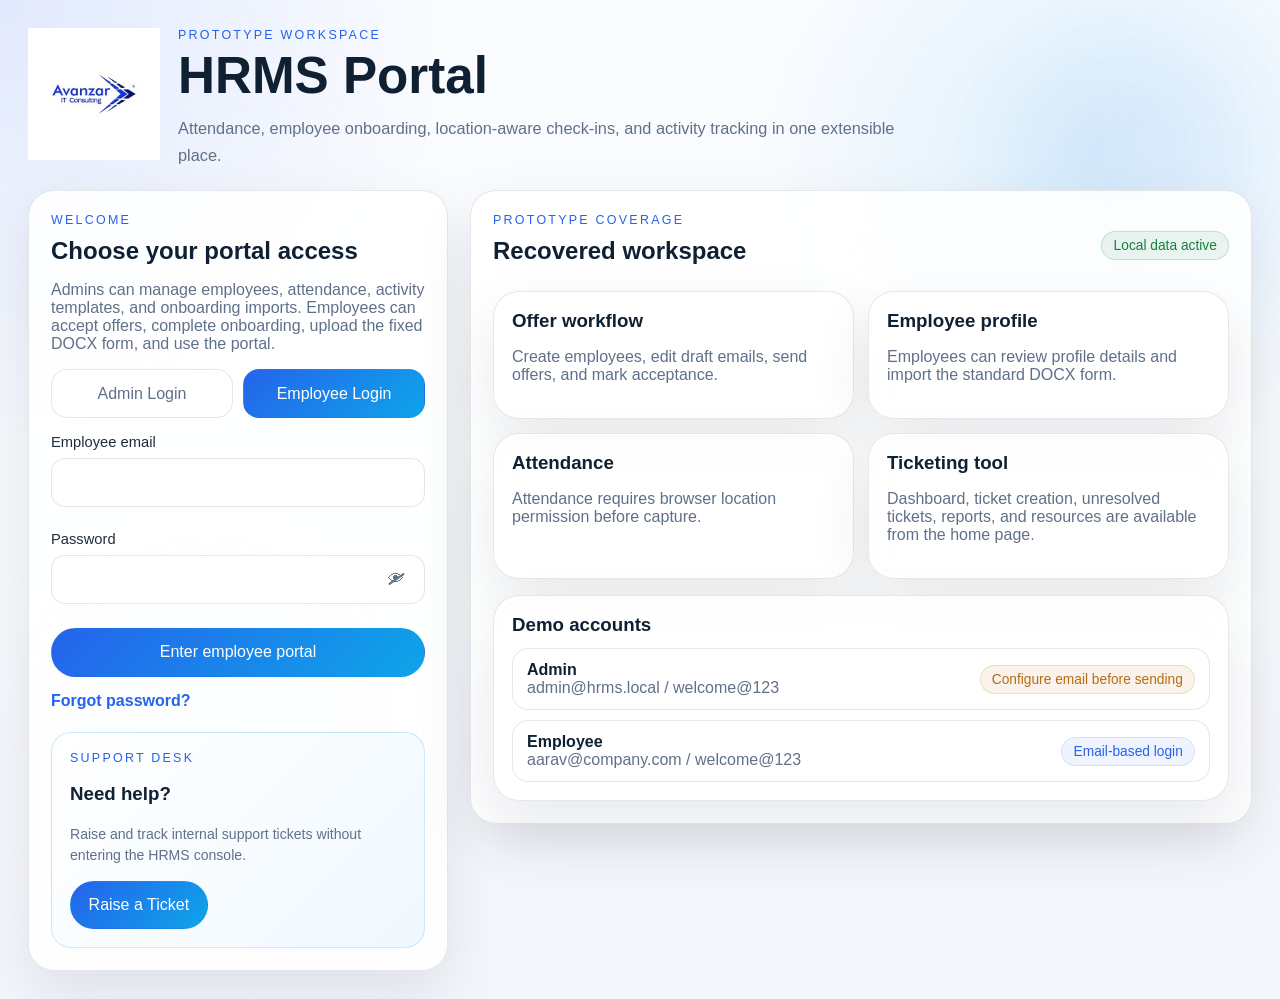
==== index.html @ cd03b6b6 "feat: improve employee profile save as draft logic, fix data loss, add admin draft view, and UI enha" ====
<!doctype html>
<html lang="en">
  <head>
    <meta charset="UTF-8" />
    <meta name="viewport" content="width=device-width, initial-scale=1.0" />
    <title>HRMS Portal Prototype</title>
    <meta
      name="description"
      content="A working HRMS portal prototype with role-based login, attendance, employee onboarding, and activity tracking."
    />
    <link rel="stylesheet" href="./styles.css?v=20260813-updates10" />
  </head>
  <body>
    <div class="bg-orb bg-orb-1"></div>
    <div class="bg-orb bg-orb-2"></div>
    <div class="app-shell">
      <header class="topbar">
        <div class="topbar-brand">
          <img class="topbar-logo" src="./avanzar-logo.png" alt="Avanzar IT Consulting" />
          <div>
            <p class="eyebrow">Prototype workspace</p>
            <h1>HRMS Portal</h1>
            <p class="lede">
              Attendance, employee onboarding, location-aware check-ins, and activity tracking
              in one extensible place.
            </p>
          </div>
        </div>
        <div class="topbar-actions">
          <button class="ghost-btn hidden" id="notificationBtn" type="button" aria-label="Notifications">
            <span class="notification-btn__icon">&#128276;</span>
            <span class="notification-btn__badge hidden" id="notificationBadge">0</span>
          </button>
          
          <button class="primary-btn" id="logoutBtn" type="button">Log out</button>
        </div>
      </header>

      <main id="app"></main>
    </div>
    <script type="module" src="./app.js?v=20260813-updates10"></script>
  </body>
</html>
---- styles.css ----
:root {
  --bg: #f5f7fb;
  --bg-soft: #eef3fb;
  --panel: rgba(255, 255, 255, 0.88);
  --panel-strong: #ffffff;
  --line: rgba(16, 24, 40, 0.1);
  --text: #102033;
  --muted: #607089;
  --accent: #2563eb;
  --accent-2: #0ea5e9;
  --danger: #cf3f5f;
  --warning: #b76b12;
  --success: #15803d;
  --shadow: 0 24px 60px rgba(15, 23, 42, 0.09);
  --radius-lg: 26px;
  --radius-md: 18px;
  --radius-sm: 12px;
  font-synthesis: none;
  text-rendering: optimizeLegibility;
  -webkit-font-smoothing: antialiased;
  -moz-osx-font-smoothing: grayscale;
}

* {
  box-sizing: border-box;
}

html,
body {
  margin: 0;
  min-height: 100%;
  overflow-x: hidden;
  max-width: 100vw;
  background:
    radial-gradient(circle at top left, rgba(37, 99, 235, 0.12), transparent 28%),
    radial-gradient(circle at 85% 15%, rgba(14, 165, 233, 0.12), transparent 24%),
    linear-gradient(180deg, #fbfcff 0%, #f3f6fb 100%);
  color: var(--text);
  font-family: "Trebuchet MS", "Segoe UI", "Gill Sans", sans-serif;
}

body {
  padding: 28px;
}

button,
input,
select,
textarea {
  font: inherit;
}

button {
  cursor: pointer;
}

.app-shell {
  position: relative;
  z-index: 1;
  max-width: 1380px;
  margin: 0 auto;
}

.bg-orb {
  position: fixed;
  border-radius: 999px;
  filter: blur(48px);
  opacity: 0.45;
  pointer-events: none;
}

.bg-orb-1 {
  width: 240px;
  height: 240px;
  right: 2%;
  top: 4%;
  background: rgba(37, 99, 235, 0.12);
}

.bg-orb-2 {
  width: 260px;
  height: 260px;
  left: 6%;
  bottom: 8%;
  background: rgba(14, 165, 233, 0.12);
}

.topbar {
  display: flex;
  justify-content: space-between;
  align-items: flex-start;
  gap: 24px;
  margin-bottom: 22px;
}

.topbar-brand {
  display: flex;
  align-items: flex-start;
  gap: 18px;
  min-width: 0;
}

.eyebrow {
  margin: 0 0 10px;
  letter-spacing: 0.18em;
  text-transform: uppercase;
  color: var(--accent);
  font-size: 0.78rem;
}

h1 {
  margin: 0;
  font-size: clamp(2rem, 4vw, 3.6rem);
  line-height: 0.95;
}

.lede {
  max-width: 760px;
  margin: 14px 0 0;
  color: var(--muted);
  font-size: 1.02rem;
  line-height: 1.65;
}

.topbar-actions {
  display: flex;
  flex-wrap: wrap;
  gap: 12px;
  align-items: center;
  justify-content: flex-end;
}

.topbar-logo {
  width: 132px;
  max-width: 100%;
  height: auto;
  object-fit: contain;
  mix-blend-mode: multiply;
}

.notification-btn__icon {
  width: 20px;
  height: 20px;
  display: inline-grid;
  place-items: center;
  color: #102033;
  font-size: 1rem;
  line-height: 1;
  filter: grayscale(1) saturate(0.55);
}

.notification-btn__label {
  display: none;
}

#notificationBtn {
  position: relative;
  min-width: 48px;
  width: 48px;
  height: 48px;
  padding: 0;
  gap: 0;
  justify-content: center;
  border-color: rgba(37, 99, 235, 0.16);
  background: rgba(255, 255, 255, 0.84);
}

.notification-btn__badge {
  position: absolute;
  top: -7px;
  right: -5px;
  min-width: 21px;
  height: 21px;
  padding: 0 6px;
  border-radius: 999px;
  background: linear-gradient(135deg, #2563eb, #1d4ed8);
  color: #ffffff;
  display: grid;
  place-items: center;
  font-size: 0.68rem;
  font-weight: 700;
  border: 2px solid #ffffff;
  box-shadow: 0 6px 14px rgba(37, 99, 235, 0.18);
}

.ghost-btn,
.primary-btn,
.secondary-btn,
.chip-btn,
.tab-btn,
.nav-btn,
.employee-row-btn {
  border: 1px solid var(--line);
  border-radius: 999px;
  padding: 0.9rem 1.1rem;
  color: var(--text);
  background: rgba(255, 255, 255, 0.9);
  transition:
    transform 140ms ease,
    background 140ms ease,
    border-color 140ms ease,
    box-shadow 140ms ease;
}

.ghost-btn:hover,
.primary-btn:hover,
.secondary-btn:hover,
.chip-btn:hover,
.tab-btn:hover,
.nav-btn:hover,
.employee-row-btn:hover {
  transform: translateY(-1px);
  border-color: rgba(37, 99, 235, 0.22);
  box-shadow: 0 10px 24px rgba(15, 23, 42, 0.06);
}

.primary-btn {
  color: white;
  background: linear-gradient(135deg, #2563eb, #0ea5e9);
  border-color: transparent;
}

.secondary-btn {
  background: #f4f8ff;
}

.link-btn {
  border: 0;
  background: transparent;
  color: var(--accent);
  padding: 0.35rem 0;
  font-weight: 700;
  text-align: left;
  box-shadow: none;
}

.link-btn:hover {
  transform: none;
  box-shadow: none;
  text-decoration: underline;
}

.auth-helper-btn {
  justify-self: start;
}
.chip-btn {
  padding: 0.6rem 0.9rem;
}

.login-layout {
  display: grid;
  grid-template-columns: minmax(320px, 420px) 1fr;
  gap: 22px;
  align-items: start;
}

.stack {
  display: grid;
  gap: 18px;
  min-width: 0;
  max-width: 100%;
}

.panel,
.card {
  border: 1px solid var(--line);
  background: var(--panel);
  backdrop-filter: blur(16px);
  box-shadow: var(--shadow);
  border-radius: var(--radius-lg);
  min-width: 0;
  max-width: 100%;
}

.panel {
  padding: 22px;
}

.panel h2,
.card h2,
.card h3,
.section-title {
  margin: 0 0 12px;
}

.muted {
  color: var(--muted);
}

.login-switch {
  display: grid;
  grid-template-columns: 1fr 1fr;
  gap: 10px;
  margin: 16px 0;
}

.tab-btn {
  border-radius: 16px;
  padding: 0.9rem;
  color: var(--muted);
}

.tab-btn.active {
  color: white;
  background: linear-gradient(135deg, #2563eb, #0ea5e9);
  border-color: transparent;
}

.field {
  display: grid;
  gap: 8px;
  margin-bottom: 14px;
}

.field label {
  color: #1f2c3f;
  font-size: 0.92rem;
}

.field input,
.field select,
.field textarea {
  width: 100%;
  border-radius: 14px;
  border: 1px solid var(--line);
  background: white;
  color: var(--text);
  padding: 0.9rem 1rem;
  outline: none;
}

.field textarea {
  min-height: 124px;
  resize: vertical;
}

.password-field-wrap {
  position: relative;
  width: 100%;
}

.password-field-wrap input {
  padding-right: 3.2rem;
}

.password-visibility-toggle {
  position: absolute;
  top: 50%;
  right: 12px;
  width: 34px;
  height: 34px;
  padding: 0;
  border: 0;
  border-radius: 999px;
  background: transparent;
  color: var(--muted);
  display: grid;
  place-items: center;
  transform: translateY(-50%);
  box-shadow: none;
  font-size: 1rem;
  line-height: 1;
}

.password-visibility-toggle::after {
  content: "";
  position: absolute;
  width: 19px;
  height: 2px;
  border-radius: 999px;
  background: currentColor;
  transform: rotate(-35deg);
}

.password-visibility-toggle.is-visible {
  color: var(--accent);
}

.password-visibility-toggle.is-visible::after {
  display: none;
}

.password-visibility-toggle:hover {
  transform: translateY(-50%);
  box-shadow: none;
  background: rgba(37, 99, 235, 0.08);
}

.helper {
  color: var(--muted);
  font-size: 0.88rem;
  line-height: 1.5;
}

.grid-2 {
  display: grid;
  grid-template-columns: repeat(2, minmax(0, 1fr));
  gap: 14px;
}

.grid-3 {
  display: grid;
  grid-template-columns: repeat(3, minmax(0, 1fr));
  gap: 14px;
}

.dashboard {
  display: grid;
  grid-template-columns: 260px minmax(0, 1fr);
  gap: 18px;
}

.sidebar {
  padding: 18px;
  position: sticky;
  top: 18px;
}

.sidebar nav {
  display: grid;
  gap: 10px;
  margin-top: 16px;
}

.nav-btn {
  position: relative;
  width: 100%;
  text-align: left;
  padding: 0.95rem 1rem;
  border-radius: 16px;
  background: #f8faff;
  color: var(--muted);
  display: flex;
  align-items: center;
  gap: 10px;
}

.nav-btn-label {
  min-width: 0;
  overflow: hidden;
  text-overflow: ellipsis;
  padding-right: 12px;
}

.nav-pending-badge {
  min-width: 24px;
  height: 24px;
  margin-left: auto;
  padding: 0 7px;
  border-radius: 999px;
  background: linear-gradient(135deg, #2563eb, #1d4ed8);
  color: #ffffff;
  display: grid;
  place-items: center;
  flex: 0 0 auto;
  font-size: 0.72rem;
  font-weight: 800;
  border: 2px solid #ffffff;
  box-shadow: 0 8px 18px rgba(37, 99, 235, 0.18);
}

.nav-btn.has-pending {
  border-color: rgba(37, 99, 235, 0.28);
  box-shadow: 0 12px 26px rgba(37, 99, 235, 0.1);
}

.external-nav-btn {
  display: flex;
  text-decoration: none;
}

.nav-btn.active {
  background: rgba(37, 99, 235, 0.1);
  color: var(--accent);
  border-color: rgba(37, 99, 235, 0.18);
}

.content {
  display: grid;
  gap: 18px;
}

.section-grid {
  display: grid;
  grid-template-columns: repeat(12, minmax(0, 1fr));
  gap: 18px;
}

.card {
  padding: 18px;
}

.employee-attendance-stat-btn {
  width: 100%;
  text-align: left;
  cursor: pointer;
}

.employee-attendance-stat-btn.active {
  border-color: rgba(37, 99, 235, 0.3);
  box-shadow: 0 0 0 2px rgba(37, 99, 235, 0.08);
}

.stat {
  grid-column: span 3;
}

.stat-value {
  font-size: 2rem;
  margin: 0;
}

.stat-label {
  color: var(--muted);
  margin: 8px 0 0;
}

.wide {
  grid-column: span 8;
}

.tall {
  grid-column: span 4;
}

.list {
  display: grid;
  gap: 12px;
}

.list-item,
.table-row {
  display: flex;
  justify-content: space-between;
  gap: 12px;
  align-items: center;
  border: 1px solid var(--line);
  background: rgba(255, 255, 255, 0.88);
  border-radius: 16px;
  padding: 12px 14px;
}

.employee-row-btn {
  width: 100%;
  text-align: left;
  padding: 0;
}

.employee-row-btn.active {
  border-color: rgba(37, 99, 235, 0.34);
  background: rgba(37, 99, 235, 0.07);
}

.employee-row-actions {
  justify-content: flex-end;
}

.employee-action-btn {
  appearance: none;
  cursor: pointer;
}

.employee-action-btn.is-active {
  box-shadow: inset 0 0 0 1px rgba(37, 99, 235, 0.24);
  transform: translateY(-1px);
}

.group-card {
  grid-column: span 6;
}

.group-kpi-grid {
  grid-template-columns: repeat(2, minmax(0, 1fr));
  margin-bottom: 14px;
}

.group-members-list {
  display: grid;
  gap: 10px;
  margin-top: 14px;
}

.group-member-chip {
  display: flex;
  align-items: center;
  justify-content: space-between;
  gap: 12px;
  border: 1px solid var(--line);
  border-radius: 16px;
  background: rgba(255, 255, 255, 0.82);
  padding: 10px 12px;
}

.group-member-chip strong {
  display: block;
}

.group-icon-btn {
  padding: 0.55rem 0.8rem;
  white-space: normal;
}

.group-add-member-form,
.group-subgroup-form {
  border-top: 1px solid var(--line);
  padding-top: 14px;
}

.group-employee-picker {
  position: relative;
}

.group-employee-search {
  margin-bottom: 8px;
}

.group-employee-options {
  position: absolute;
  z-index: 30;
  top: calc(100% - 8px);
  left: 0;
  right: 0;
  display: grid;
  max-height: 190px;
  overflow-y: auto;
  border: 1px solid var(--line);
  border-radius: 14px;
  background: #ffffff;
  box-shadow: 0 16px 34px rgba(15, 23, 42, 0.12);
}

.group-employee-option {
  display: grid;
  gap: 3px;
  border: 0;
  border-radius: 0;
  background: #ffffff;
  padding: 0.82rem 1rem;
  text-align: left;
  color: var(--text);
}

.group-employee-option strong,
.group-employee-option span,
.group-employee-option small {
  display: block;
}

.group-employee-option span,
.group-employee-option small {
  color: var(--muted);
}

.group-employee-option:hover,
.group-employee-option:focus {
  background: rgba(37, 99, 235, 0.1);
  box-shadow: none;
  transform: none;
}

.group-search-empty {
  margin: 6px 0 0;
}

.table-row {
  align-items: start;
}

.table-row strong,
.list-item strong {
  display: block;
}

.stack {
  display: grid;
  gap: 10px;
}

.pill {
  display: inline-flex;
  align-items: center;
  gap: 6px;
  padding: 0.35rem 0.7rem;
  border-radius: 999px;
  background: rgba(37, 99, 235, 0.08);
  border: 1px solid rgba(37, 99, 235, 0.12);
  color: var(--accent);
  font-size: 0.86rem;
}

.pill.success {
  color: var(--success);
  border-color: rgba(21, 128, 61, 0.18);
  background: rgba(21, 128, 61, 0.08);
}

.pill.warning {
  color: var(--warning);
  border-color: rgba(183, 107, 18, 0.18);
  background: rgba(183, 107, 18, 0.08);
}

.pill.danger {
  color: var(--danger);
  border-color: rgba(207, 63, 95, 0.18);
  background: rgba(207, 63, 95, 0.08);
}

.actions {
  display: flex;
  flex-wrap: wrap;
  gap: 10px;
}

.attendance-claim-row {
  align-items: stretch;
  display: grid;
  grid-template-columns: minmax(0, 1fr) auto;
  column-gap: 18px;
}

.attendance-claim-details {
  display: grid;
  gap: 10px;
  min-width: 0;
}

.attendance-claim-summary {
  display: grid;
  gap: 4px;
  min-width: 0;
}

.attendance-claim-meta {
  min-width: 0;
}

.attendance-claim-reason {
  display: grid;
  gap: 6px;
}

.attendance-claim-reason-label {
  font-size: 0.84rem;
  font-weight: 700;
  letter-spacing: 0.08em;
  text-transform: uppercase;
  color: var(--ink);
}

.attendance-claim-actions {
  display: grid;
  gap: 12px;
  justify-items: end;
  align-content: start;
  min-width: 164px;
}

.attendance-claim-time-line,
.attendance-claim-decision-line {
  display: flex;
  gap: 8px;
  justify-content: flex-end;
  width: 100%;
}

.attendance-claim-btn {
  padding: 0.7rem 1rem;
  min-width: 88px;
}

.split {
  display: grid;
  grid-template-columns: minmax(0, 1.15fr) minmax(0, 0.85fr);
  gap: 16px;
}

.leave-wfh-even-split {
  grid-template-columns: repeat(2, minmax(0, 1fr));
}

.leave-wfh-date-input {
  cursor: pointer;
}

.leave-wfh-picker {
  margin-top: 10px;
  padding: 14px;
  border: 1px solid #bfdbfe;
  border-radius: 18px;
  background: #f8fbff;
  box-shadow: 0 16px 40px rgba(15, 23, 42, 0.08);
}

.leave-wfh-picker-header {
  display: flex;
  align-items: center;
  justify-content: space-between;
  gap: 8px;
  margin-bottom: 12px;
}

.secondary-btn.mini {
  min-width: auto;
  padding: 0.45rem 0.75rem;
  border-radius: 999px;
}

.leave-wfh-months {
  display: grid;
  grid-template-columns: repeat(4, minmax(0, 1fr));
  gap: 8px;
}

.leave-wfh-month,
.leave-wfh-picker-month-title {
  border: 1px solid var(--line);
  border-radius: 14px;
  background: #fff;
  padding: 0.8rem;
  color: var(--text);
  cursor: pointer;
  font-weight: 700;
}

.leave-wfh-picker-month-title {
  width: 100%;
  margin-bottom: 10px;
}

.leave-wfh-weekdays,
.leave-wfh-days {
  display: grid;
  grid-template-columns: repeat(7, minmax(0, 1fr));
  gap: 6px;
}

.leave-wfh-weekdays span {
  text-align: center;
  color: var(--muted);
  font-size: 0.75rem;
  font-weight: 800;
}

.leave-wfh-day {
  min-height: 54px;
  border: 1px solid var(--line);
  border-radius: 12px;
  background: #fff;
  color: var(--text);
  cursor: pointer;
  display: grid;
  place-items: center;
  gap: 2px;
  padding: 6px;
}

.leave-wfh-day.selected {
  border-color: #2563eb;
  background: #dbeafe;
  color: #1d4ed8;
}

.leave-wfh-day.locked {
  background: #f8fafc;
  color: #94a3b8;
  border-style: dashed;
  cursor: not-allowed;
}

.leave-wfh-day small {
  display: block;
  font-size: 0.62rem;
  line-height: 1.1;
}

.leave-wfh-day.is-empty {
  border: 0;
  background: transparent;
}
.empty-state {
  padding: 20px;
  border-radius: 18px;
  border: 1px dashed rgba(37, 99, 235, 0.18);
  color: var(--muted);
  background: rgba(255, 255, 255, 0.7);
}

.notice {
  border-left: 3px solid var(--accent);
  padding-left: 12px;
  color: var(--muted);
}

.section-header {
  display: flex;
  align-items: center;
  justify-content: space-between;
  gap: 14px;
  margin-bottom: 14px;
}

.kpi-grid {
  display: grid;
  gap: 12px;
  grid-template-columns: repeat(3, minmax(0, 1fr));
}

.kpi {
  border-radius: 18px;
  padding: 14px;
  background: rgba(255, 255, 255, 0.9);
  border: 1px solid var(--line);
}

.kpi p {
  margin: 0;
}

.kpi .value {
  font-size: 1.6rem;
  font-weight: 700;
  margin: 6px 0 4px;
}

.wfh-visual-grid {
  display: grid;
  grid-template-columns: repeat(2, minmax(0, 1fr));
  gap: 12px;
  margin: 4px 0 14px;
}

.wfh-chart-card {
  display: flex;
  align-items: center;
  gap: 12px;
  border: 1px solid var(--line);
  border-radius: 20px;
  padding: 12px;
  background: linear-gradient(135deg, #ffffff, #f7fbff);
}

.wfh-chart-card strong,
.wfh-chart-card span {
  display: block;
}

.wfh-donut {
  --value: 0;
  width: 76px;
  height: 76px;
  flex: 0 0 76px;
  border-radius: 999px;
  display: grid;
  place-items: center;
  background: conic-gradient(#2563eb calc(var(--value) * 1%), #e8eef8 0);
  position: relative;
}

.wfh-donut::after {
  content: "";
  position: absolute;
  inset: 10px;
  border-radius: inherit;
  background: #ffffff;
  box-shadow: inset 0 0 0 1px rgba(148, 163, 184, 0.16);
}

.wfh-donut span {
  position: relative;
  z-index: 1;
  font-weight: 800;
  color: var(--text);
}

.wfh-donut.success {
  background: conic-gradient(#16a34a calc(var(--value) * 1%), rgba(22, 163, 74, 0.2) 0);
}

.wfh-donut.danger {
  background: conic-gradient(#ef4444 calc(var(--value) * 1%), #e8eef8 0);
}

.wfh-balance-kpis {
  grid-template-columns: repeat(3, minmax(0, 1fr));
}

.subtle {
  font-size: 0.9rem;
  color: var(--muted);
}

.subtle-card {
  border: 1px solid var(--line);
  border-radius: 20px;
  padding: 16px;
  background: #fbfcff;
  min-width: 0;
  max-width: 100%;
}

.policy-toggle {
  display: flex;
  align-items: center;
  gap: 12px;
  padding: 14px 16px;
  border: 1px solid var(--line);
  border-radius: 16px;
  background: #fbfcff;
}

.policy-toggle input {
  width: 18px;
  height: 18px;
  accent-color: #2563eb;
}

.policy-toggle span {
  display: grid;
  gap: 3px;
}

.policy-toggle small {
  color: var(--muted);
  line-height: 1.35;
}
.attendance-calendar {
  display: grid;
  gap: 14px;
}

.attendance-calendar-toolbar {
  display: flex;
  align-items: center;
  justify-content: space-between;
  gap: 12px;
}

.attendance-calendar-toolbar h3 {
  margin: 0;
  text-align: center;
}

.attendance-calendar-toolbar .helper {
  margin: 4px 0 0;
  text-align: center;
}

.attendance-calendar-nav {
  min-width: 108px;
}

.attendance-calendar-legend {
  display: flex;
  flex-wrap: wrap;
  align-items: center;
  gap: 8px 12px;
  color: var(--muted);
  font-size: 0.9rem;
}

.legend-dot {
  width: 12px;
  height: 12px;
  border-radius: 999px;
  display: inline-block;
  border: 1px solid var(--line);
}

.legend-dot.present { background: #dcfce7; border-color: #86efac; }
.legend-dot.missing { background: #fee2e2; border-color: #fca5a5; }
.legend-dot.wfh { background: #fef3c7; border-color: #facc15; }
.legend-dot.leave { background: #e0f2fe; border-color: #7dd3fc; }
.legend-dot.holiday { background: #ffedd5; border-color: #fdba74; }
.legend-dot.sunday { background: #ffffff; }

.attendance-calendar-grid {
  display: grid;
  grid-template-columns: repeat(7, minmax(0, 1fr));
  overflow: hidden;
  border: 1px solid var(--line);
  border-radius: 18px;
  background: #ffffff;
}

.attendance-calendar-weekday,
.attendance-calendar-cell {
  min-height: 86px;
  padding: 10px;
  border-right: 1px solid var(--line);
  border-bottom: 1px solid var(--line);
}

.attendance-calendar-weekday:nth-child(7n),
.attendance-calendar-cell:nth-child(7n) {
  border-right: 0;
}

.attendance-calendar-weekday {
  min-height: auto;
  background: #f8fbff;
  color: var(--muted);
  font-weight: 800;
  text-align: center;
}

.attendance-calendar-cell.is-empty {
  background: #fbfcff;
}

.attendance-calendar-cell.present { background: #dcfce7; }
.attendance-calendar-cell.missing { background: #fee2e2; }
.attendance-calendar-cell.wfh { background: #fef3c7; }
.attendance-calendar-cell.leave { background: #e0f2fe; }
.attendance-calendar-cell.holiday { background: #ffedd5; }
.attendance-calendar-cell.sunday { background: #ffffff; }

.attendance-calendar-day {
  font-weight: 800;
  color: var(--text);
}

.attendance-calendar-status {
  margin-top: 8px;
  font-weight: 800;
  font-size: 0.86rem;
}

.attendance-calendar-detail {
  margin-top: 4px;
  color: var(--muted);
  font-size: 0.78rem;
  line-height: 1.25;
}

.detail-grid {
  display: grid;
  gap: 14px;
  grid-template-columns: repeat(2, minmax(0, 1fr));
}

.hidden {
  display: none !important;
}

@media (max-width: 1100px) {
  .login-layout,
  .dashboard,
  .split,
  .grid-3,
  .grid-2,
  .kpi-grid,
  .detail-grid {
    grid-template-columns: 1fr;
  }

  .stat,
  .wide,
  .tall {
    grid-column: span 1;
  }

  .sidebar {
    position: static;
  }
}

@media (max-width: 720px) {
  body {
    padding: 14px;
  }

  .topbar {
    flex-direction: column;
  }

  .section-grid {
    grid-template-columns: 1fr;
  }
}

.template-preview {
  border: 1px solid var(--line);
  border-radius: 18px;
  padding: 16px;
  background: rgba(255, 255, 255, 0.92);
}

.message-preview {
  margin: 12px 0 0;
  white-space: pre-wrap;
  line-height: 1.55;
  color: var(--muted);
  font-family: "Consolas", "Courier New", monospace;
  font-size: 0.9rem;
}

.sheet-toolbar {
  margin-top: 14px;
  margin-bottom: 10px;
  align-items: center;
}

.sheet-wrap {
  overflow-x: auto;
  border: 1px solid var(--line);
  border-radius: 20px;
  background: rgba(255, 255, 255, 0.82);
}

.activity-sheet {
  width: 100%;
  border-collapse: collapse;
  min-width: 1800px;
}

.activity-sheet th,
.activity-sheet td {
  border-bottom: 1px solid rgba(16, 24, 40, 0.08);
  border-right: 1px solid rgba(16, 24, 40, 0.06);
  padding: 10px;
  vertical-align: top;
  text-align: left;
}

.activity-sheet th {
  position: sticky;
  top: 0;
  background: #f8fbff;
  color: var(--text);
  font-size: 0.88rem;
  z-index: 1;
}

.activity-sheet tr:last-child td {
  border-bottom: 0;
}

.activity-sheet th:last-child,
.activity-sheet td:last-child {
  border-right: 0;
}

.sheet-row-draft {
  background: rgba(255, 255, 255, 0.96);
}

.sheet-row-submitted {
  background: rgba(37, 99, 235, 0.03);
}

.sheet-row-stale td {
  border-top: 1px solid rgba(207, 63, 95, 0.4);
  border-bottom: 1px solid rgba(207, 63, 95, 0.4);
  background: linear-gradient(180deg, rgba(255, 244, 246, 0.95), rgba(255, 255, 255, 0.98));
}

.sheet-row-stale td:first-child {
  border-left: 4px solid var(--danger);
}

.activity-delete-btn {
  width: 36px;
  height: 36px;
  border: 1px solid rgba(207, 63, 95, 0.2);
  border-radius: 999px;
  background: rgba(207, 63, 95, 0.08);
  color: var(--danger);
  cursor: pointer;
}

.activity-delete-btn:hover {
  background: rgba(207, 63, 95, 0.14);
}

.sheet-input {
  width: 100%;
  min-width: 140px;
  border: 1px solid rgba(16, 24, 40, 0.1);
  border-radius: 10px;
  background: #ffffff;
  color: var(--text);
  padding: 0.65rem 0.75rem;
}

.sheet-area {
  min-height: 86px;
  resize: vertical;
}
.activity-group-client-picker {
  position: relative;
  min-width: 220px;
}

.activity-group-client-search {
  padding-left: 2.35rem;
}

.activity-group-client-toggle {
  position: absolute;
  z-index: 2;
  top: 50%;
  left: 8px;
  width: 24px;
  height: 24px;
  transform: translateY(-50%);
  border: 1px solid rgba(16, 24, 40, 0.14);
  border-radius: 6px;
  background: #f8fbff;
  color: var(--muted);
  cursor: pointer;
  line-height: 1;
}

.activity-group-client-toggle:hover,
.activity-group-client-toggle:focus-visible {
  border-color: rgba(37, 99, 235, 0.38);
  color: var(--primary);
  outline: none;
}

.activity-group-client-options {
  position: fixed;
  z-index: 1000;
  min-width: 220px;
  display: grid;
  gap: 4px;
  max-height: 220px;
  overflow-y: auto;
  padding: 6px;
  border: 1px solid rgba(16, 24, 40, 0.12);
  border-radius: 12px;
  background: #ffffff;
  box-shadow: 0 18px 42px rgba(16, 24, 40, 0.16);
}

.activity-group-client-option {
  width: 100%;
  border: 0;
  border-radius: 8px;
  background: transparent;
  color: var(--text);
  cursor: pointer;
  padding: 0.6rem 0.7rem;
  text-align: left;
}

.activity-group-client-option:hover,
.activity-group-client-option:focus-visible {
  background: #eef5ff;
  outline: none;
}

.activity-group-client-picker .group-search-empty {
  display: block;
  margin-top: 6px;
  color: var(--muted);
  font-size: 0.82rem;
}

.activity-admin-sheet-card {
  overflow: hidden;
}

.admin-activity-table-wrap {
  overflow-x: auto;
  overflow-y: visible;
  border: 1px solid var(--line);
  border-radius: 20px;
  background: #ffffff;
}

.admin-activity-table {
  width: max-content;
  min-width: 100%;
  border-collapse: collapse;
  table-layout: fixed;
}

.admin-activity-table th,
.admin-activity-table td {
  min-width: 140px;
  padding: 0.95rem 1rem;
  border-right: 1px solid var(--line);
  border-bottom: 1px solid var(--line);
  text-align: left;
  vertical-align: top;
  background: #ffffff;
}

.admin-activity-table thead th {
  background: #f8fbff;
  font-weight: 700;
  color: var(--text);
}

.admin-activity-table thead tr:first-child th {
  white-space: normal;
}

.attendance-report-table thead tr:first-child th {
  white-space: normal;
  line-height: 1.25;
}

.attendance-report-table th:nth-child(1),
.attendance-report-table td:nth-child(1) {
  min-width: 160px;
}

.attendance-report-table th:nth-child(4),
.attendance-report-table td:nth-child(4) {
  min-width: 132px;
}

.attendance-report-table th:nth-child(5),
.attendance-report-table td:nth-child(5) {
  min-width: 118px;
}


.admin-activity-filter-cell {
  padding: 0.7rem 0.85rem !important;
  background: #fdfefe !important;
}

.admin-activity-filter-cell input {
  width: 100%;
  min-width: 104px;
  border: 1px solid rgba(16, 24, 40, 0.12);
  border-radius: 10px;
  background: #ffffff;
  color: var(--text);
  padding: 0.55rem 0.7rem;
}

.admin-activity-table th:last-child,
.admin-activity-table td:last-child {
  border-right: 0;
}

.admin-activity-table tbody tr:last-child td {
  border-bottom: 0;
}

.sheet-static-cell {
  min-width: 104px;
  color: var(--text);
  line-height: 1.45;
  white-space: pre-wrap;
}

.sheet-slno,
.sheet-select-cell,
.sheet-timestamp {
  white-space: normal;
}

.sheet-footer {
  display: flex;
  justify-content: space-between;
  align-items: end;
  gap: 16px;
  margin-top: 16px;
}

.sheet-footer .helper {
  margin: 0;
  max-width: 780px;
}

@media (max-width: 1100px) {
  .sheet-footer {
    flex-direction: column;
    align-items: stretch;
  }
}


.sheet-scroll-shell {
  display: grid;
  gap: 8px;
}

.sheet-scrollbar {
  overflow-x: auto;
  overflow-y: hidden;
  height: 16px;
  border-radius: 999px;
  background: rgba(37, 99, 235, 0.08);
  border: 1px solid rgba(37, 99, 235, 0.12);
  scrollbar-gutter: stable;
}

.sheet-scrollbar-track {
  height: 1px;
}

.sheet-scrollbar::-webkit-scrollbar,
.sheet-wrap::-webkit-scrollbar {
  height: 14px;
}

.sheet-scrollbar::-webkit-scrollbar-track,
.sheet-wrap::-webkit-scrollbar-track {
  background: rgba(37, 99, 235, 0.08);
  border-radius: 999px;
}

.sheet-scrollbar::-webkit-scrollbar-thumb,
.sheet-wrap::-webkit-scrollbar-thumb {
  background: rgba(37, 99, 235, 0.35);
  border-radius: 999px;
  border: 2px solid rgba(255, 255, 255, 0.7);
}

.sheet-wrap {
  overflow-x: auto;
  overflow-y: visible;
  padding-bottom: 4px;
}

.sticky-col {
  position: sticky;
  z-index: 3;
  background: #fdfefe;
}

.activity-sheet td.sticky-col {
  background: #ffffff;
}

.sheet-row-submitted td.sticky-col {
  background: rgba(37, 99, 235, 0.03);
}

.activity-sheet th.sticky-col {
  z-index: 5;
  background: #f8fbff;
}

.sticky-col-select {
  left: 0;
  min-width: 92px;
  width: 92px;
}

.sticky-col-slno {
  left: 92px;
  min-width: 72px;
  width: 72px;
}

.sticky-col-date {
  left: 164px;
  min-width: 180px;
  width: 180px;
}

.activity-sheet td.sticky-col-select,
.activity-sheet td.sticky-col-slno,
.activity-sheet td.sticky-col-date {
  box-shadow: 1px 0 0 rgba(16, 24, 40, 0.06);
}




.activity-sheet {
  width: max-content;
  min-width: 1800px;
  table-layout: fixed;
}

.activity-sheet th,
.activity-sheet td {
  overflow: hidden;
  background-clip: padding-box;
}

.sheet-static-cell {
  max-width: 220px;
  overflow-wrap: anywhere;
}

.sticky-col {
  background-clip: padding-box;
}

.activity-sheet td.sticky-col {
  background: #ffffff;
  z-index: 4;
}

.sheet-row-submitted td.sticky-col {
  background: rgba(37, 99, 235, 0.03);
  z-index: 4;
}

.activity-sheet th.sticky-col {
  z-index: 7;
}

.sticky-col-select {
  left: 0;
  min-width: 96px;
  width: 96px;
  max-width: 96px;
}

.sticky-col-slno {
  left: 96px;
  min-width: 74px;
  width: 74px;
  max-width: 74px;
}

.sticky-col-date {
  left: 170px;
  min-width: 190px;
  width: 190px;
  max-width: 190px;
}

.activity-sheet td.sticky-col-select,
.activity-sheet td.sticky-col-slno,
.activity-sheet td.sticky-col-date,
.activity-sheet th.sticky-col-select,
.activity-sheet th.sticky-col-slno,
.activity-sheet th.sticky-col-date {
  box-shadow: 1px 0 0 rgba(16, 24, 40, 0.08), 8px 0 14px rgba(15, 23, 42, 0.04);
}

.sheet-grid {
  display: grid;
  grid-template-columns: var(--frozen-pane-width, 360px) minmax(0, 1fr);
  align-items: start;
}

.sheet-frozen-pane {
  width: var(--frozen-pane-width, 360px);
  min-width: var(--frozen-pane-width, 360px);
  border: 1px solid var(--line);
  border-right: 1px solid rgba(16, 24, 40, 0.06);
  border-radius: 20px 0 0 20px;
  overflow: hidden;
  background: #ffffff;
  box-shadow: none;
  position: relative;
  z-index: 2;
  box-sizing: border-box;
}

.sheet-main-pane {
  overflow-x: auto;
  overflow-y: hidden;
  border: 1px solid var(--line);
  border-left: 0;
  border-radius: 0 20px 20px 0;
  background: rgba(255, 255, 255, 0.82);
  box-sizing: border-box;
}

.frozen-sheet,
.main-sheet {
  border-collapse: collapse;
  table-layout: fixed;
}

.frozen-sheet {
  width: var(--frozen-pane-width, 360px);
}

.main-sheet {
  width: max-content;
  min-width: 1600px;
}

.frozen-select-col,
.frozen-slno-col,
.frozen-date-col {
  width: auto;
  min-width: 0;
  max-width: none;
}

.frozen-sheet th,
.frozen-sheet td,
.main-sheet th,
.main-sheet td {
  border-bottom: 1px solid rgba(16, 24, 40, 0.08);
  border-right: 1px solid rgba(16, 24, 40, 0.06);
  padding: 10px;
  vertical-align: top;
  text-align: left;
  overflow: hidden;
  background-clip: padding-box;
}

.frozen-sheet th,
.main-sheet th {
  position: sticky;
  top: 0;
  background: #f8fbff;
  z-index: 3;
}

.frozen-sheet td,
.frozen-sheet th {
  background: #ffffff;
}

.frozen-sheet .sheet-row-submitted td,
.frozen-sheet .sheet-row-submitted th,
.main-sheet .sheet-row-submitted td {
  background: rgba(37, 99, 235, 0.03);
}

.frozen-sheet tr:last-child td,
.main-sheet tr:last-child td {
  border-bottom: 0;
}

.main-sheet th:last-child,
.main-sheet td:last-child {
  border-right: 0;
}

.sheet-scroll-shell {
  gap: 10px;
}


@media (max-width: 1100px) {
  .sheet-grid {
    grid-template-columns: var(--frozen-pane-width, 320px) minmax(0, 1fr);
  }
}

.sheet-wrap {
  display: block;
  overflow-x: auto;
  overflow-y: hidden;
  padding-bottom: 0;
}

.sticky-col,
.activity-sheet td.sticky-col,
.sheet-row-submitted td.sticky-col,
.activity-sheet th.sticky-col,
.sticky-col-select,
.sticky-col-slno,
.sticky-col-date {
  position: static;
  left: auto;
  width: auto;
  min-width: 0;
  max-width: none;
  z-index: auto;
  box-shadow: none;
  background: inherit;
}


.frozen-sheet.activity-sheet {
  width: var(--frozen-pane-width, 360px) !important;
  min-width: var(--frozen-pane-width, 360px) !important;
  max-width: var(--frozen-pane-width, 360px) !important;
  table-layout: fixed !important;
}

.frozen-sheet.activity-sheet th.frozen-select-col,
.frozen-sheet.activity-sheet td.frozen-select-col,
.frozen-sheet.activity-sheet th.frozen-slno-col,
.frozen-sheet.activity-sheet td.frozen-slno-col,
.frozen-sheet.activity-sheet th.frozen-date-col,
.frozen-sheet.activity-sheet td.frozen-date-col {
  width: auto !important;
  min-width: 0 !important;
  max-width: none !important;
}

.sheet-grid {
  gap: 0;
}

.sheet-header {
  position: relative;
}

.sheet-header-cell {
  position: relative;
  display: flex;
  align-items: center;
  min-height: 24px;
  padding-right: 10px;
}

.sheet-col-resizer {
  position: absolute;
  top: -10px;
  right: -11px;
  width: 18px;
  height: calc(100% + 20px);
  border: 0;
  background: transparent;
  cursor: col-resize;
  z-index: 8;
}

.sheet-col-resizer::after {
  content: "";
  position: absolute;
  top: 8px;
  bottom: 8px;
  left: 8px;
  width: 2px;
  border-radius: 999px;
  background: transparent;
  transition: background 120ms ease;
}

.sheet-col-resizer:hover::after,
.sheet-col-resizer:focus-visible::after {
  background: rgba(37, 99, 235, 0.35);
}

.sheet-col-resizer:focus-visible {
  outline: none;
}





.sheet-select-all {
  display: inline-flex;
  align-items: center;
  gap: 8px;
  font: inherit;
  white-space: normal;
}

.sheet-select-all input {
  margin: 0;
}

.sheet-header-cell > span {
  display: block;
  min-width: 0;
}

.activity-form-modal {
  position: fixed;
  inset: 0;
  z-index: 40;
  display: flex;
  align-items: center;
  justify-content: center;
  padding: 24px;
  background: rgba(15, 23, 42, 0.26);
}

.activity-form-modal__dialog {
  position: relative;
  width: min(560px, calc(100vw - 32px));
  border-radius: 24px;
  border: 2px solid #ef4444;
  background: #ffffff;
  box-shadow: 0 24px 70px rgba(15, 23, 42, 0.18);
  padding: 24px 24px 22px;
}

.activity-form-modal__dialog.success {
  border-color: #22c55e;
}

.activity-form-modal__eyebrow {
  margin-bottom: 8px;
}

.activity-form-modal__dialog h3 {
  margin: 0 0 10px;
}

.activity-form-modal__message {
  margin: 0;
  color: var(--muted);
  line-height: 1.65;
}

.activity-form-modal__close {
  position: absolute;
  top: 14px;
  right: 14px;
  width: 36px;
  height: 36px;
  border-radius: 999px;
  border: 1px solid var(--line);
  background: #ffffff;
  color: var(--text);
  cursor: pointer;
}





.notification-dialog {
  border-color: rgba(37, 99, 235, 0.22) !important;
}

.notification-card {
  display: grid;
  gap: 14px;
  padding: 18px;
  border: 1px solid var(--line);
  border-left-width: 4px;
  border-radius: 18px;
  background: linear-gradient(135deg, #ffffff 0%, #f8fbff 100%);
}

.notification-card--urgent {
  border-color: rgba(207, 63, 95, 0.34);
  border-left-color: var(--danger);
  background: linear-gradient(135deg, #ffffff 0%, #fff4f6 100%);
}

.notification-card--info {
  border-color: rgba(37, 99, 235, 0.26);
  border-left-color: var(--accent);
  background: linear-gradient(135deg, #ffffff 0%, #f1f7ff 100%);
}

.notification-card--resolved {
  border-color: rgba(21, 128, 61, 0.28);
  border-left-color: var(--success);
  background: linear-gradient(135deg, #ffffff 0%, #f2fbf5 100%);
}

.notification-card__body h3 {
  margin: 0 0 8px;
}

.notification-card__eyebrow {
  margin: 0 0 8px;
}

.notification-resolve {
  display: inline-flex;
  align-items: center;
  gap: 10px;
  font-weight: 600;
  color: var(--text);
  cursor: pointer;
}

.notification-resolve input {
  width: 18px;
  height: 18px;
}

button:disabled {
  opacity: 0.6;
  cursor: not-allowed;
}

.profile-row {
  align-items: center;
}

.profile-row.multiline {
  align-items: start;
}

.profile-row-control {
  width: 60%;
}

.profile-row-control.wide {
  width: 60%;
}

.profile-row-input {
  width: 100%;
  border: 1px solid rgba(16, 24, 40, 0.15);
  background: #ffffff;
  padding: 8px 12px;
  border-radius: 8px;
  text-align: left;
  color: var(--text);
  font: inherit;
}

.profile-row-input:disabled {
  opacity: 1;
  color: var(--text);
  cursor: default;
  background: #f8fafc;
}

.profile-row-textarea {
  min-height: 72px;
  resize: vertical;
  text-align: left;
}

.profile-attachment-table th,
.profile-attachment-table td,
.profile-detail-table th,
.profile-detail-table td {
  vertical-align: top;
}

.profile-detail-table th:first-child,
.profile-detail-table td:first-child {
  min-width: 220px;
}

@media (max-width: 900px) {
  .profile-row {
    display: grid;
  }

  .profile-row-control {
    width: 100%;
  }

  .profile-row-input {
    text-align: left;
  }
}

.profile-subsection {
  margin-top: 8px;
}










.profile-row.is-missing {
  border-color: rgba(207, 63, 95, 0.55);
  background: #fff6f7;
}

.profile-row.is-missing strong {
  color: #b42318;
}

.profile-row.is-missing .profile-row-control {
  box-shadow: inset 0 0 0 1px rgba(207, 63, 95, 0.42);
  border-radius: 12px;
  padding: 6px 10px;
  background: #ffffff;
}

.subtle-card.is-missing {
  border-color: rgba(207, 63, 95, 0.45);
  box-shadow: inset 0 0 0 1px rgba(207, 63, 95, 0.22);
}

.sheet-input.is-missing {
  border-color: rgba(207, 63, 95, 0.6);
  background: #fff6f7;
}

.profile-attachment-table tr.is-missing td {
  background: #fff6f7;
}

.profile-attachment-table tr.is-missing td:first-child {
  color: #b42318;
  font-weight: 600;
}

.profile-row-input.is-missing {
  color: #b42318;
  background: #fff6f7;
}

.profile-row-input.is-missing:disabled {
  color: #b42318;
}


.structured-row-action-cell {
  min-width: 116px !important;
  width: 116px;
}

.structured-row-delete-btn {
  min-width: auto;
  width: 40px;
  height: 40px;
  padding: 0;
  display: inline-grid;
  place-items: center;
  font-size: 18px;
  line-height: 1;
}


.structured-row-delete-btn:hover {
  border-color: rgba(207, 63, 95, 0.35);
  color: #b42318;
}



.attendance-report-row {
  cursor: pointer;
}

.attendance-report-row:hover {
  background: rgba(37, 99, 235, 0.06);
}
.attendance-report-row > td {
  cursor: pointer;
}

.holiday-config-table th:last-child,
.holiday-config-table td:last-child {
  text-align: center;
  width: 86px;
}

.holiday-config-table td {
  vertical-align: middle;
}

.holiday-config-input {
  width: 100%;
  border: 0;
  border-radius: 10px;
  background: transparent;
  color: var(--text);
  font: inherit;
  padding: 12px 0;
  outline: none;
}

.holiday-config-input:focus {
  background: #fff;
  padding-left: 10px;
  padding-right: 10px;
  box-shadow: inset 0 0 0 1px rgba(37, 99, 235, 0.24);
}

.holiday-config-select {
  min-width: 58px;
  border: 1px solid rgba(148, 163, 184, 0.22);
  border-radius: 999px;
  background: #ecfdf5;
  color: #047857;
  font: inherit;
  font-size: 0.9rem;
  padding: 7px 10px;
  outline: none;
}

.holiday-config-select:focus {
  box-shadow: 0 0 0 3px rgba(37, 99, 235, 0.12);
}

.holiday-config-select.is-rh {
  background: #fff7ed;
  border-color: rgba(251, 146, 60, 0.28);
  color: #c2410c;
}

.holiday-config-select.is-ch {
  background: #ecfdf5;
  border-color: rgba(34, 197, 94, 0.22);
  color: #047857;
}

.holiday-row-locked {
  background: rgba(248, 250, 252, 0.75);
}

.holiday-row-locked .holiday-config-input,
.holiday-row-locked .holiday-config-select {
  color: var(--text);
  cursor: not-allowed;
  opacity: 1;
  -webkit-text-fill-color: var(--text);
}

.holiday-trash-btn {
  display: inline-flex;
  align-items: center;
  justify-content: center;
  width: 34px;
  height: 34px;
  border: 1px solid rgba(248, 113, 113, 0.35);
  border-radius: 999px;
  background: #fff5f5;
  color: #dc2626;
  cursor: pointer;
  font-size: 1rem;
}

.holiday-trash-btn:hover:not(:disabled) {
  background: #fee2e2;
  transform: translateY(-1px);
}

.holiday-trash-btn:disabled {
  opacity: 0.4;
  cursor: not-allowed;
}


.group-delete-btn {
  border-color: rgba(248, 113, 113, 0.35);
  color: #dc2626;
  background: #fff5f5;
}

.group-delete-btn:hover {
  background: #fee2e2;
}

.ticket-entry-card {
  margin-top: 16px;
  padding: 18px;
  border: 1px solid rgba(14, 165, 233, 0.2);
  border-radius: 20px;
  background: linear-gradient(135deg, rgba(255,255,255,0.96), rgba(239,248,255,0.96));
}

.ticket-home-shell {
  margin-top: 22px;
}

.ticket-portal {
  position: relative;
  overflow: hidden;
  border: 1px solid rgba(14, 165, 233, 0.2);
  border-radius: 24px;
  background: #eef2f6;
  box-shadow: var(--shadow);
}

.ticket-topbar {
  display: grid;
  grid-template-columns: auto 1fr auto;
  align-items: stretch;
  gap: 16px;
  padding: 0 12px 0 18px;
  min-height: 46px;
  color: #ffffff;
  background: #08a9d2;
}

.ticket-brand,
.ticket-topbar nav {
  display: flex;
  align-items: center;
}

.ticket-brand {
  gap: 12px;
  font-size: 1rem;
  white-space: normal;
}

.ticket-brand strong {
  font-size: 1.05rem;
  letter-spacing: -0.02em;
}

.ticket-topbar nav {
  justify-content: flex-end;
  gap: 4px;
}

.ticket-nav-btn,
.ticket-profile-btn,
.ticket-blue-btn {
  border: 0;
  border-radius: 0;
  color: #ffffff;
  background: transparent;
  padding: 0 12px;
  min-height: 46px;
  display: inline-flex;
  align-items: center;
  gap: 6px;
  font-weight: 700;
  white-space: normal;
}

.ticket-nav-icon {
  display: inline-grid;
  place-items: center;
  min-width: 15px;
  font-size: 0.92rem;
}

.ticket-nav-btn.active,
.ticket-nav-btn:hover,
.ticket-profile-btn:hover,
.ticket-blue-btn {
  background: #057fb7;
}

.ticket-profile-wrap {
  position: relative;
  display: flex;
  align-items: stretch;
}

.ticket-profile-menu {
  position: absolute;
  top: 48px;
  right: 0;
  z-index: 10;
  width: 320px;
  padding: 18px;
  color: var(--text);
  background: #ffffff;
  border: 1px solid var(--line);
  box-shadow: 0 18px 42px rgba(15, 23, 42, 0.2);
}

.ticket-profile-name {
  padding-bottom: 14px;
  border-bottom: 1px solid var(--line);
  font-weight: 700;
  text-align: center;
}

.ticket-timezones {
  display: grid;
  grid-template-columns: 1fr 1fr;
  gap: 10px;
  margin: 14px 0;
  color: var(--muted);
}

.ticket-body {
  padding: 18px;
}

.ticket-stack {
  display: grid;
  gap: 14px;
}

.ticket-stat-grid {
  display: grid;
  grid-template-columns: repeat(8, minmax(0, 1fr));
  gap: 12px;
}

.ticket-stat-grid.compact {
  grid-template-columns: repeat(6, minmax(0, 1fr));
}

.ticket-stat,
.ticket-panel,
.ticket-side-card,
.ticket-main-form,
.ticket-resource-card {
  border: 1px solid #d7e0ea;
  border-radius: 10px;
  background: #ffffff;
}

.ticket-stat {
  padding: 12px;
  text-align: center;
}

.ticket-stat span,
.ticket-row small {
  color: var(--muted);
  font-size: 0.78rem;
}

.ticket-stat strong {
  display: block;
  margin-top: 5px;
}

.ticket-toolbar,
.ticket-filter-strip,
.ticket-report-filter,
.ticket-report-fields {
  display: flex;
  align-items: center;
  gap: 10px;
  padding: 12px;
  border-radius: 10px;
  background: #ffffff;
  border: 1px solid #d7e0ea;
}

.ticket-panel {
  padding: 16px;
}

.ticket-chart {
  min-height: 210px;
  margin-top: 18px;
  border-radius: 10px;
  background: repeating-linear-gradient(0deg, #ffffff, #ffffff 27px, #edf2f7 28px);
  position: relative;
}

.ticket-chart-line {
  position: absolute;
  left: 0;
  right: 0;
  bottom: 18px;
  border-bottom: 3px dashed #08a9d2;
}

.ticket-chart-legend {
  position: absolute;
  right: 14px;
  top: 12px;
  display: flex;
  gap: 10px;
  color: var(--muted);
  font-size: 0.8rem;
}

.ticket-raise {
  display: grid;
  grid-template-columns: 280px 1fr;
  gap: 18px;
}

.ticket-side-card,
.ticket-main-form {
  padding: 16px;
}

.ticket-editor-toolbar {
  padding: 8px 10px;
  border: 1px solid var(--line);
  border-bottom: 0;
  border-radius: 10px 10px 0 0;
  background: #f8fafc;
  color: var(--muted);
}

.ticket-main-form textarea {
  min-height: 260px;
  border-radius: 0 0 10px 10px;
}

.ticket-row {
  display: grid;
  grid-template-columns: 120px minmax(0, 1fr) 220px;
  gap: 14px;
  padding: 14px;
  border-left: 3px solid #f43f5e;
  border-bottom: 1px solid #e2e8f0;
  background: #ffffff;
}

.ticket-avatar {
  display: grid;
  gap: 6px;
  justify-items: center;
  color: var(--muted);
  font-size: 1.4rem;
}

.ticket-avatar span {
  font-size: 0.68rem;
}

.ticket-meta {
  display: grid;
  grid-template-columns: repeat(4, minmax(0, 1fr));
  gap: 12px;
  margin-top: 10px;
  color: var(--muted);
}

.ticket-row-status {
  display: grid;
  gap: 8px;
  justify-items: end;
  align-content: start;
}

.ticket-search,
.ticket-resource-search input,
.ticket-resource-search select,
.ticket-toolbar select,
.ticket-report-filter input,
.ticket-report-filter select {
  border: 1px solid #cbd5e1;
  border-radius: 8px;
  padding: 0.7rem 0.85rem;
  background: #ffffff;
}

.ticket-report-filter,
.ticket-report-fields {
  display: grid;
  align-items: stretch;
  margin-bottom: 14px;
}

.ticket-checkbox-grid {
  display: grid;
  grid-template-columns: repeat(5, minmax(0, 1fr));
  gap: 12px;
  color: var(--muted);
}

.ticket-resource-search {
  display: flex;
  gap: 0;
}

.ticket-resource-grid {
  display: grid;
  grid-template-columns: repeat(2, minmax(0, 1fr));
  gap: 18px;
}

.ticket-resource-card {
  min-height: 310px;
  padding: 46px 34px;
  text-align: center;
}

.ticket-resource-icon {
  width: 90px;
  height: 90px;
  margin: 0 auto 22px;
  border-radius: 999px;
  display: grid;
  place-items: center;
  font-size: 2.1rem;
  font-weight: 800;
}

.ticket-resource-icon.blue {
  color: #08a9d2;
  background: #dff3ff;
}

.ticket-resource-icon.purple {
  color: #7c3aed;
  background: #eadcfb;
}

.ticket-live-help {
  position: absolute;
  right: -28px;
  top: 44%;
  transform: rotate(90deg);
  border: 1px solid #92e3c5;
  border-radius: 999px;
  padding: 0.5rem 0.8rem;
  background: #ffffff;
  color: #0f9f6e;
}
.ticket-home-link {
  display: inline-flex;
  justify-content: center;
  text-decoration: none;
}

.ticket-standalone-shell {
  margin-top: 0;
}
.ticket-profile-btn {
  gap: 10px;
  background: #0797c0;
}

.ticket-avatar-dot {
  width: 18px;
  height: 18px;
  border-radius: 999px;
  background: #e8f7fd;
  border: 1px solid rgba(255, 255, 255, 0.7);
  box-shadow: inset 0 0 0 4px #ffffff;
}
.ticket-profile-redacted {
  display: inline-block;
  width: 58px;
  height: 9px;
  border-radius: 999px;
  background: #07111f;
}

.ticket-profile-redacted.large {
  width: 178px;
  height: 14px;
  margin: 0 auto 8px;
}

.ticket-profile-email {
  display: block;
  color: var(--muted);
  font-size: 0.82rem;
  font-weight: 600;
}

.ticket-change-password {
  width: 100%;
  border: 0;
  border-top: 1px dashed var(--line);
  border-bottom: 1px dashed var(--line);
  background: transparent;
  color: #5d6674;
  padding: 13px 0;
  font-weight: 700;
  cursor: pointer;
}

.ticket-profile-actions {
  display: flex;
  justify-content: center;
  gap: 18px;
  margin-top: 14px;
}

.ticket-profile-action {
  border: 0;
  border-radius: 2px;
  color: #ffffff;
  padding: 9px 18px;
  font-weight: 700;
  cursor: pointer;
}

.ticket-profile-action.primary {
  background: #08a9d2;
}

.ticket-profile-action.danger {
  background: #e74c3c;
}

.ticket-profile-links {
  margin: 10px 0 0;
  text-align: center;
  font-size: 0.68rem;
}

.ticket-profile-user {
  color: #ffffff;
  font-weight: 700;
}

.ticket-profile-menu-user {
  display: block;
  margin-bottom: 4px;
  color: var(--text);
  font-weight: 800;
}

.ticket-hrms-link {
  display: inline-flex;
  align-items: center;
  justify-content: center;
  gap: 6px;
  min-height: 30px;
  align-self: center;
  margin-left: 2px;
  padding: 0 15px;
  border: 1px solid rgba(255, 255, 255, 0.9);
  border-radius: 999px;
  color: #0a6f8d;
  background: #ffffff;
  line-height: 1;
  text-decoration: none;
  box-shadow: 0 5px 12px rgba(7, 127, 183, 0.18);
}

.ticket-hrms-link:hover {
  color: #064c64;
  background: #eefaff;
}

.ticket-back-arrow {
  display: inline-flex;
  align-items: center;
  font-size: 0.98rem;
  line-height: 1;
  transform: translateY(-0.5px);
}




.ticket-login-shell {
  min-height: 420px;
  display: grid;
  place-items: center;
  padding: 32px;
}

.ticket-login-card {
  width: min(560px, 100%);
  padding: 24px;
  border: 1px solid var(--line);
  border-radius: 22px;
  background: #ffffff;
  box-shadow: 0 18px 45px rgba(15, 23, 42, 0.12);
}

.ticket-user-form {
  padding: 16px;
  border: 1px solid var(--line);
  border-radius: 18px;
  background: #f8fbff;
}

.ticket-stat-btn {
  width: 100%;
  cursor: pointer;
  font: inherit;
}

.ticket-stat-btn.active,
.ticket-stat-btn:hover {
  border-color: rgba(14, 165, 233, 0.55);
  background: #eefaff;
}

.ticket-create-group {
  margin: -4px 0 10px;
  padding: 10px 12px;
  border: 1px dashed rgba(14, 165, 233, 0.38);
  border-radius: 16px;
  background: #f8fbff;
}

.ticket-create-group summary {
  color: #0a6f8d;
  font-weight: 800;
  cursor: pointer;
}

.ticket-create-group form {
  margin-top: 12px;
}


.ticket-group-search,
.ticket-member-search {
  margin-bottom: 8px;
}

.ticket-member-picker {
  max-height: 164px;
  overflow: auto;
  border: 1px solid var(--line);
  border-radius: 16px;
  background: #ffffff;
}

.ticket-member-picker.compact {
  max-height: 132px;
}

.ticket-member-row {
  display: flex;
  align-items: center;
  gap: 8px;
  padding: 10px 12px;
  border-bottom: 1px solid #edf2f7;
  font-size: 0.92rem;
}

.ticket-member-row:last-child {
  border-bottom: 0;
}

.ticket-member-row span {
  flex: 1;
}

.ticket-member-row small {
  display: block;
  color: var(--muted);
  font-size: 0.78rem;
}

.ticket-member-manage-row {
  justify-content: space-between;
}

.ticket-group-manager {
  margin: 12px 0;
  padding: 12px;
  border: 1px solid #dbeafe;
  border-radius: 18px;
  background: #f8fbff;
}

.ticket-group-manager-head {
  display: flex;
  align-items: center;
  justify-content: space-between;
  gap: 10px;
  margin-bottom: 10px;
}

.ticket-mini-danger {
  border: 1px solid #fecdd3;
  border-radius: 999px;
  background: #fff1f2;
  color: #be123c;
  padding: 7px 12px;
  font-weight: 800;
  cursor: pointer;
}

.ticket-mini-danger:hover {
  background: #ffe4e6;
}

.ticket-group-note {
  padding: 10px 12px;
  border: 1px solid #dbeafe;
  border-radius: 14px;
  background: #f8fbff;
}


.ticket-trash-btn {
  width: 38px;
  height: 38px;
  display: inline-flex;
  align-items: center;
  justify-content: center;
  padding: 0;
  font-size: 1rem;
  line-height: 1;
}
.leave-wfh-picker {
  max-width: 360px;
  border-color: #c7dcff;
  background: linear-gradient(180deg, #ffffff 0%, #f8fbff 100%);
}

.leave-wfh-picker-header {
  justify-content: center;
  position: relative;
  min-height: 38px;
}

.leave-wfh-picker-header strong {
  font-size: 1rem;
  letter-spacing: 0.02em;
}

.leave-wfh-nav-btn,
.leave-wfh-close-btn {
  width: 34px;
  height: 34px;
  border: 1px solid #d7e3f3;
  border-radius: 999px;
  background: #f8fbff;
  color: #102033;
  cursor: pointer;
  font-weight: 800;
  display: inline-flex;
  align-items: center;
  justify-content: center;
}

.leave-wfh-nav-btn:hover,
.leave-wfh-close-btn:hover {
  border-color: #93c5fd;
  background: #eff6ff;
}

.leave-wfh-picker-header .leave-wfh-nav-btn:first-child {
  position: absolute;
  left: 0;
}

.leave-wfh-picker-header .leave-wfh-nav-btn:nth-of-type(2) {
  position: absolute;
  left: 42px;
}

.leave-wfh-close-btn {
  position: absolute;
  right: 0;
  font-size: 1.15rem;
}

.leave-wfh-months {
  gap: 10px;
}

.leave-wfh-month,
.leave-wfh-picker-month-title {
  min-height: 46px;
  box-shadow: 0 6px 18px rgba(15, 23, 42, 0.04);
}

.leave-wfh-days {
  gap: 7px;
}

.leave-wfh-day {
  min-height: 46px;
  font-weight: 800;
  box-shadow: 0 6px 18px rgba(15, 23, 42, 0.04);
}

.leave-wfh-day.locked {
  opacity: 0.42;
  background: #f8fafc;
  color: #94a3b8;
  border-style: solid;
  box-shadow: none;
}

.leave-wfh-day.locked span {
  text-decoration: none;
}

.leave-wfh-even-split .grid-2 {
  align-items: start;
}
.leave-wfh-picker {
  width: 100%; max-width: 100%; box-sizing: border-box;
}

.leave-wfh-picker .eyebrow {
  white-space: normal;
}

.leave-wfh-months {
  grid-template-columns: repeat(4, minmax(0, 1fr));
}

.leave-wfh-month {
  min-width: 0;
  padding: 0.72rem 0.35rem;
  text-align: center;
  white-space: normal;
}

.leave-wfh-days {
  grid-template-columns: repeat(7, minmax(0, 1fr));
}

.leave-wfh-weekdays span {
  min-width: 0;
  font-size: 0.68rem;
}

.leave-wfh-day {
  min-width: 0;
  aspect-ratio: auto;
  min-height: 38px;
  padding: 4px;
}
.leave-wfh-even-split .field {
  min-width: 0;
}

.leave-wfh-picker {
  overflow: hidden;
}

.leave-wfh-picker-header {
  display: grid;
  grid-template-columns: auto minmax(72px, 1fr) auto;
  align-items: center;
  gap: 8px;
  justify-content: stretch;
}

.leave-wfh-nav-group {
  display: inline-flex;
  align-items: center;
  gap: 6px;
}

.leave-wfh-picker-header .leave-wfh-nav-btn:first-child,
.leave-wfh-picker-header .leave-wfh-nav-btn:nth-of-type(2),
.leave-wfh-close-btn {
  position: static;
  left: auto;
  right: auto;
}

.leave-wfh-picker-header strong {
  min-width: 0;
  text-align: center;
  white-space: normal;
  overflow: hidden;
  text-overflow: ellipsis;
}

.leave-wfh-nav-btn,
.leave-wfh-close-btn {
  width: 32px;
  height: 32px;
  flex: 0 0 32px;
}

.leave-wfh-months {
  gap: 8px;
}

.leave-wfh-month {
  min-height: 44px;
  font-size: 0.92rem;
}

.leave-wfh-days {
  gap: 5px;
}

.leave-wfh-day {
  min-height: 36px;
  border-radius: 12px;
  font-size: 0.92rem;
}
.leave-wfh-redesign .leave-wfh-calendar {
  display: grid;
  gap: 14px;
}

.leave-wfh-calendar-grid {
  display: grid;
  grid-template-columns: repeat(7, minmax(0, 1fr));
  overflow: hidden;
  border: 1px solid var(--line);
  border-radius: 22px;
  background: #fff;
}

.leave-wfh-calendar-weekday,
.leave-wfh-calendar-cell {
  min-height: 88px;
  padding: 10px;
  border-right: 1px solid var(--line);
  border-bottom: 1px solid var(--line);
}

.leave-wfh-calendar-weekday:nth-child(7n),
.leave-wfh-calendar-cell:nth-child(7n) {
  border-right: 0;
}

.leave-wfh-calendar-weekday {
  min-height: auto;
  background: #f8fbff;
  color: var(--muted);
  font-weight: 800;
  text-align: center;
}

.leave-wfh-calendar-cell {
  appearance: none;
  background: #fff;
  color: var(--text);
  cursor: pointer;
  text-align: left;
  display: grid;
  align-content: start;
  gap: 8px;
}

.leave-wfh-calendar-cell strong {
  font-size: 1rem;
}

.leave-wfh-calendar-cell span {
  width: fit-content;
  border-radius: 999px;
  padding: 4px 8px;
  font-size: 0.74rem;
  font-weight: 800;
  background: rgba(37, 99, 235, 0.08);
  color: #1d4ed8;
}

.leave-wfh-calendar-cell.open:hover {
  background: #eff6ff;
  box-shadow: inset 0 0 0 2px #93c5fd;
}

.leave-wfh-calendar-cell.selected {
  background: #dbeafe;
  box-shadow: inset 0 0 0 2px #2563eb;
}

.leave-wfh-calendar-cell.selected span,
.legend-dot.selected {
  background: #2563eb;
  color: #fff;
}

.leave-wfh-calendar-cell.wfh { background: #fef3c7; }
.leave-wfh-calendar-cell.leave { background: #e0f2fe; }
.leave-wfh-calendar-cell.holiday { background: #ffedd5; }
.leave-wfh-calendar-cell.sunday { background: #fff; }
.leave-wfh-calendar-cell.blocked { background: #f8fafc; }

.leave-wfh-calendar-cell:disabled {
  cursor: not-allowed;
  opacity: 0.58;
}

.leave-wfh-calendar-cell.is-empty {
  background: #fbfcff;
  cursor: default;
}

.leave-wfh-request-panel {
  margin-top: 18px;
  padding: 18px;
  border: 1px solid #dbeafe;
  border-radius: 24px;
  background: linear-gradient(180deg, #ffffff 0%, #f8fbff 100%);
}

.selected-date-strip {
  display: flex;
  flex-wrap: wrap;
  gap: 8px;
  margin-bottom: 14px;
}

.selected-date-strip .pill button {
  border: 0;
  background: transparent;
  color: inherit;
  cursor: pointer;
  font-weight: 900;
  margin-left: 6px;
}

@media (max-width: 760px) {
  .leave-wfh-calendar-weekday,
  .leave-wfh-calendar-cell {
    min-height: 62px;
    padding: 7px;
    font-size: 0.82rem;
  }

  .leave-wfh-calendar-cell span {
    display: none;
  }
}


.admin-leave-wfh-calendar-card .leave-wfh-calendar-grid {
  overflow: hidden;
}

.admin-calendar-cell {
  cursor: pointer;
}

.admin-calendar-cell.mixed,
.legend-dot.mixed {
  background: linear-gradient(135deg, #fef3c7 0 50%, #e0f2fe 50% 100%);
  border-color: #93c5fd;
}

.admin-calendar-cell.selected {
  box-shadow: inset 0 0 0 2px #2563eb;
}

.admin-leave-wfh-drilldown {
  margin-top: 18px;
}

.admin-leave-wfh-drilldown .employee-row-btn {
  text-align: left;
}

.admin-leave-wfh-drilldown .list {
  max-height: 330px;
  overflow-y: auto;
  padding-right: 6px;
}


/* Modern admin Leave/WFH calendar skin - scoped to admin page only */
.admin-leave-wfh-calendar-card {
  overflow: hidden;
  border: 1px solid rgba(148, 163, 184, 0.22);
  background:
    radial-gradient(circle at top right, rgba(14, 165, 233, 0.16), transparent 34%),
    linear-gradient(180deg, #ffffff 0%, #f8fbff 100%);
  box-shadow: 0 24px 60px rgba(15, 23, 42, 0.10);
}

.admin-leave-wfh-calendar-card > .section-header {
  align-items: center;
  padding-bottom: 14px;
  border-bottom: 1px solid rgba(148, 163, 184, 0.18);
}

.admin-leave-wfh-calendar-card .leave-wfh-calendar {
  position: relative;
  margin-top: 14px;
  padding: 18px;
  border: 1px solid rgba(191, 219, 254, 0.92);
  border-radius: 28px;
  background: rgba(255, 255, 255, 0.86);
  box-shadow: inset 0 1px 0 rgba(255, 255, 255, 0.92), 0 18px 38px rgba(59, 130, 246, 0.08);
}

.admin-leave-wfh-calendar-card .attendance-calendar-toolbar {
  display: grid;
  grid-template-columns: minmax(110px, auto) 1fr minmax(110px, auto);
  align-items: center;
  gap: 14px;
  margin-bottom: 12px;
}

.admin-leave-wfh-calendar-card .attendance-calendar-toolbar > div {
  padding: 10px 18px;
  border: 1px solid rgba(219, 234, 254, 0.95);
  border-radius: 22px;
  background: linear-gradient(135deg, rgba(239, 246, 255, 0.92), rgba(255, 255, 255, 0.98));
  text-align: center;
}

.admin-leave-wfh-calendar-card .attendance-calendar-toolbar h3 {
  margin: 0;
  color: #0f172a;
  font-size: 1.28rem;
  letter-spacing: -0.02em;
}

.admin-leave-wfh-calendar-card .attendance-calendar-toolbar .helper {
  max-width: 760px;
  margin: 4px auto 0;
  color: #64748b;
  font-size: 0.86rem;
}

.admin-leave-wfh-calendar-card .attendance-calendar-nav {
  min-height: 46px;
  border-color: rgba(147, 197, 253, 0.7);
  background: linear-gradient(135deg, #ffffff, #eff6ff);
  color: #1e3a8a;
  font-weight: 800;
  box-shadow: 0 10px 22px rgba(37, 99, 235, 0.10);
}

.admin-leave-wfh-calendar-card .attendance-calendar-nav:hover:not(:disabled) {
  transform: translateY(-1px);
  border-color: #60a5fa;
  background: linear-gradient(135deg, #eff6ff, #dbeafe);
}

.admin-leave-wfh-calendar-card .attendance-calendar-legend {
  justify-content: center;
  gap: 14px 18px;
  margin: 10px 0 14px;
  padding: 10px 12px;
  border: 1px solid rgba(226, 232, 240, 0.8);
  border-radius: 999px;
  background: rgba(248, 250, 252, 0.88);
  color: #475569;
  font-weight: 700;
}

.admin-leave-wfh-calendar-card .legend-dot {
  box-shadow: 0 0 0 4px rgba(255, 255, 255, 0.95);
}

.admin-leave-wfh-calendar-card .leave-wfh-calendar-grid {
  gap: 8px;
  overflow: visible;
  border: 0;
  border-radius: 0;
  background: transparent;
}

.admin-leave-wfh-calendar-card .leave-wfh-calendar-weekday {
  min-height: 34px;
  padding: 8px 6px;
  border: 0;
  border-radius: 14px;
  background: #eef6ff;
  color: #475569;
  font-size: 0.82rem;
  letter-spacing: 0.02em;
}

.admin-leave-wfh-calendar-card .leave-wfh-calendar-cell {
  min-height: 94px;
  padding: 12px;
  border: 1px solid rgba(203, 213, 225, 0.78);
  border-radius: 20px;
  background: rgba(255, 255, 255, 0.94);
  box-shadow: 0 10px 24px rgba(15, 23, 42, 0.05);
  transition: transform 160ms ease, box-shadow 160ms ease, border-color 160ms ease, background 160ms ease;
}

.admin-leave-wfh-calendar-card .leave-wfh-calendar-cell strong {
  display: inline-grid;
  width: 34px;
  height: 34px;
  place-items: center;
  border-radius: 12px;
  color: #0f172a;
  font-size: 0.96rem;
  font-weight: 900;
}

.admin-leave-wfh-calendar-card .leave-wfh-calendar-cell span {
  max-width: 100%;
  padding: 5px 10px;
  border-radius: 999px;
  background: rgba(37, 99, 235, 0.09);
  color: #1d4ed8;
  font-size: 0.74rem;
  line-height: 1.2;
  white-space: normal;
}

.admin-leave-wfh-calendar-card .admin-calendar-cell.open:hover {
  transform: translateY(-3px);
  border-color: #93c5fd;
  background: #f8fbff;
  box-shadow: 0 18px 36px rgba(37, 99, 235, 0.14);
}

.admin-leave-wfh-calendar-card .admin-calendar-cell.wfh {
  border-color: #facc15;
  background: linear-gradient(145deg, #fffbeb, #fef3c7);
}

.admin-leave-wfh-calendar-card .admin-calendar-cell.leave {
  border-color: #7dd3fc;
  background: linear-gradient(145deg, #f0f9ff, #dff2ff);
}

.admin-leave-wfh-calendar-card .admin-calendar-cell.holiday {
  border-color: #fdba74;
  background: linear-gradient(145deg, #fff7ed, #ffedd5);
}

.admin-leave-wfh-calendar-card .admin-calendar-cell.sunday {
  border-color: rgba(191, 219, 254, 0.9);
  background: linear-gradient(145deg, #ffffff, #f8fbff);
}

.admin-leave-wfh-calendar-card .admin-calendar-cell.mixed {
  border-color: #60a5fa;
  background: linear-gradient(135deg, #fef3c7 0 48%, #dff2ff 48% 100%);
}

.admin-leave-wfh-calendar-card .admin-calendar-cell.wfh span,
.admin-leave-wfh-calendar-card .legend-dot.wfh {
  background: #fef3c7;
  color: #92400e;
}

.admin-leave-wfh-calendar-card .admin-calendar-cell.leave span,
.admin-leave-wfh-calendar-card .legend-dot.leave {
  background: #dbeafe;
  color: #1d4ed8;
}

.admin-leave-wfh-calendar-card .admin-calendar-cell.holiday span,
.admin-leave-wfh-calendar-card .legend-dot.holiday {
  background: #ffedd5;
  color: #c2410c;
}

.admin-leave-wfh-calendar-card .admin-calendar-cell.sunday span,
.admin-leave-wfh-calendar-card .legend-dot.sunday {
  background: #eef2ff;
  color: #2563eb;
}

.admin-leave-wfh-calendar-card .admin-calendar-cell.mixed span,
.admin-leave-wfh-calendar-card .legend-dot.mixed {
  background: #2563eb;
  color: #fff;
}

.admin-leave-wfh-calendar-card .admin-calendar-cell.selected {
  border-color: #2563eb;
  box-shadow: 0 0 0 3px rgba(37, 99, 235, 0.22), 0 20px 42px rgba(37, 99, 235, 0.18);
}

.admin-leave-wfh-calendar-card .admin-calendar-cell.selected strong {
  background: #2563eb;
  color: #fff;
}

.admin-leave-wfh-calendar-card .leave-wfh-calendar-cell.is-empty {
  border: 1px dashed rgba(203, 213, 225, 0.55);
  background: rgba(248, 250, 252, 0.55);
  box-shadow: none;
}

@media (max-width: 980px) {
  .admin-leave-wfh-calendar-card .attendance-calendar-toolbar {
    grid-template-columns: 1fr;
  }

  .admin-leave-wfh-calendar-card .leave-wfh-calendar-cell {
    min-height: 76px;
    padding: 8px;
  }
}

/* Admin Leave/WFH calendar Sunday/Holiday color refinement */
.admin-leave-wfh-calendar-card .admin-calendar-cell.sunday {
  border-color: #cbd5e1;
  background: linear-gradient(145deg, #f8fafc, #e5e7eb);
}

.admin-leave-wfh-calendar-card .admin-calendar-cell.sunday span,
.admin-leave-wfh-calendar-card .legend-dot.sunday {
  background: #e5e7eb;
  color: #475569;
}

.admin-leave-wfh-calendar-card .admin-calendar-cell.holiday {
  border-color: #fca5a5;
  background: linear-gradient(145deg, #fff1f2, #fecaca);
}

.admin-leave-wfh-calendar-card .admin-calendar-cell.holiday span,
.admin-leave-wfh-calendar-card .legend-dot.holiday {
  background: #fee2e2;
  color: #b91c1c;
}

/* Employee Leave/WFH compact calendar and balance layout */
@media (min-width: 1120px) {
  .leave-wfh-redesign {
    display: grid;
    grid-template-columns: minmax(0, 1.42fr) minmax(310px, 0.58fr);
    align-items: start;
    gap: 18px;
  }

  .leave-wfh-redesign > .card:first-child {
    grid-column: 1;
    grid-row: 1;
  }

  .leave-wfh-redesign > .card:nth-child(2) {
    grid-column: 2;
    grid-row: 1;
  }

  .leave-wfh-redesign > .split {
    grid-column: 1 / -1;
  }
}

.leave-wfh-redesign > .card:first-child {
  overflow: hidden;
  border: 1px solid rgba(148, 163, 184, 0.22);
  background:
    radial-gradient(circle at top right, rgba(14, 165, 233, 0.13), transparent 34%),
    linear-gradient(180deg, #ffffff 0%, #f8fbff 100%);
  box-shadow: 0 22px 52px rgba(15, 23, 42, 0.08);
}

.leave-wfh-redesign > .card:first-child .section-header {
  align-items: center;
}

.leave-wfh-redesign > .card:first-child .leave-wfh-calendar {
  position: relative;
  margin-top: 12px;
  padding: 14px;
  border: 1px solid rgba(191, 219, 254, 0.9);
  border-radius: 26px;
  background: rgba(255, 255, 255, 0.9);
  box-shadow: inset 0 1px 0 rgba(255, 255, 255, 0.95), 0 16px 34px rgba(59, 130, 246, 0.07);
}

.leave-wfh-redesign > .card:first-child .attendance-calendar-toolbar {
  display: grid;
  grid-template-columns: minmax(92px, auto) 1fr minmax(92px, auto);
  align-items: center;
  gap: 10px;
  margin-bottom: 10px;
}

.leave-wfh-redesign > .card:first-child .attendance-calendar-toolbar > div {
  padding: 8px 14px;
  border: 1px solid rgba(219, 234, 254, 0.95);
  border-radius: 20px;
  background: linear-gradient(135deg, rgba(239, 246, 255, 0.94), rgba(255, 255, 255, 0.98));
  text-align: center;
}

.leave-wfh-redesign > .card:first-child .attendance-calendar-toolbar h3 {
  margin: 0;
  color: #0f172a;
  font-size: 1.15rem;
  letter-spacing: -0.02em;
}

.leave-wfh-redesign > .card:first-child .attendance-calendar-toolbar .helper {
  margin: 3px auto 0;
  color: #64748b;
  font-size: 0.8rem;
  line-height: 1.35;
}

.leave-wfh-redesign > .card:first-child .attendance-calendar-nav {
  min-height: 42px;
  min-width: 92px;
  border-color: rgba(147, 197, 253, 0.7);
  background: linear-gradient(135deg, #ffffff, #eff6ff);
  color: #1e3a8a;
  font-weight: 800;
  box-shadow: 0 9px 20px rgba(37, 99, 235, 0.09);
}

.leave-wfh-redesign > .card:first-child .attendance-calendar-legend {
  justify-content: center;
  gap: 10px 14px;
  margin: 8px 0 12px;
  padding: 9px 10px;
  border: 1px solid rgba(226, 232, 240, 0.8);
  border-radius: 999px;
  background: rgba(248, 250, 252, 0.9);
  color: #475569;
  font-size: 0.86rem;
  font-weight: 700;
}

.leave-wfh-redesign > .card:first-child .legend-dot {
  box-shadow: 0 0 0 4px rgba(255, 255, 255, 0.95);
}

.leave-wfh-redesign > .card:first-child .leave-wfh-calendar-grid {
  gap: 8px;
  overflow: visible;
  border: 0;
  border-radius: 0;
  background: transparent;
}

.leave-wfh-redesign > .card:first-child .leave-wfh-calendar-weekday {
  min-height: 32px;
  padding: 8px 6px;
  border: 0;
  border-radius: 14px;
  background: #eef6ff;
  color: #475569;
  font-size: 0.8rem;
  letter-spacing: 0.02em;
}

.leave-wfh-redesign > .card:first-child .leave-wfh-calendar-cell {
  min-height: 74px;
  padding: 10px;
  border: 1px solid rgba(203, 213, 225, 0.78);
  border-radius: 18px;
  background: rgba(255, 255, 255, 0.96);
  box-shadow: 0 8px 20px rgba(15, 23, 42, 0.045);
  transition: transform 160ms ease, box-shadow 160ms ease, border-color 160ms ease, background 160ms ease;
}

.leave-wfh-redesign > .card:first-child .leave-wfh-calendar-cell strong {
  display: inline-grid;
  width: 30px;
  height: 30px;
  place-items: center;
  border-radius: 11px;
  color: #0f172a;
  font-size: 0.9rem;
  font-weight: 900;
}

.leave-wfh-redesign > .card:first-child .leave-wfh-calendar-cell span {
  max-width: 100%;
  padding: 4px 8px;
  border-radius: 999px;
  background: rgba(37, 99, 235, 0.09);
  color: #1d4ed8;
  font-size: 0.7rem;
  line-height: 1.2;
  white-space: normal;
}

.leave-wfh-redesign > .card:first-child .leave-wfh-calendar-cell.open:hover {
  transform: translateY(-2px);
  border-color: #93c5fd;
  background: #f8fbff;
  box-shadow: 0 15px 30px rgba(37, 99, 235, 0.12);
}

.leave-wfh-redesign > .card:first-child .leave-wfh-calendar-cell.wfh {
  border-color: #facc15;
  background: linear-gradient(145deg, #fffbeb, #fef3c7);
}

.leave-wfh-redesign > .card:first-child .leave-wfh-calendar-cell.mixed {
  border-color: #60a5fa;
  background: linear-gradient(135deg, #fef3c7 0 48%, #dff2ff 48% 100%);
}
.leave-wfh-redesign > .card:first-child .leave-wfh-calendar-cell.leave {
  border-color: #7dd3fc;
  background: linear-gradient(145deg, #f0f9ff, #dff2ff);
}

.leave-wfh-redesign > .card:first-child .leave-wfh-calendar-cell.holiday {
  border-color: #fca5a5;
  background: linear-gradient(145deg, #fff1f2, #fecaca);
}

.leave-wfh-redesign > .card:first-child .leave-wfh-calendar-cell.sunday {
  border-color: #cbd5e1;
  background: linear-gradient(145deg, #f8fafc, #e5e7eb);
}

.leave-wfh-redesign > .card:first-child .leave-wfh-calendar-cell.blocked {
  background: #f8fafc;
}

.leave-wfh-redesign > .card:first-child .leave-wfh-calendar-cell.selected {
  border-color: #2563eb;
  background: #dbeafe;
  box-shadow: 0 0 0 3px rgba(37, 99, 235, 0.20), 0 16px 34px rgba(37, 99, 235, 0.14);
}

.leave-wfh-redesign > .card:first-child .leave-wfh-calendar-cell.selected strong {
  background: #2563eb;
  color: #fff;
}

.leave-wfh-redesign > .card:first-child .leave-wfh-calendar-cell.holiday span,
.leave-wfh-redesign > .card:first-child .legend-dot.holiday {
  background: #fee2e2;
  color: #b91c1c;
}

.leave-wfh-redesign > .card:first-child .leave-wfh-calendar-cell.sunday span,
.leave-wfh-redesign > .card:first-child .legend-dot.sunday {
  background: #e5e7eb;
  color: #475569;
}

.leave-wfh-redesign > .card:first-child .leave-wfh-calendar-cell.wfh span,
.leave-wfh-redesign > .card:first-child .legend-dot.wfh {
  background: #fef3c7;
  color: #92400e;
}

.leave-wfh-redesign > .card:first-child .leave-wfh-calendar-cell.mixed span,
.leave-wfh-redesign > .card:first-child .legend-dot.mixed {
  background: #2563eb;
  color: #fff;
}
.leave-wfh-redesign > .card:first-child .leave-wfh-calendar-cell.leave span,
.leave-wfh-redesign > .card:first-child .legend-dot.leave {
  background: #dbeafe;
  color: #1d4ed8;
}

.leave-wfh-redesign > .card:first-child .leave-wfh-calendar-cell.is-empty {
  border: 1px dashed rgba(203, 213, 225, 0.55);
  background: rgba(248, 250, 252, 0.55);
  box-shadow: none;
}

.leave-wfh-redesign > .card:nth-child(2) {
  border: 1px solid rgba(148, 163, 184, 0.22);
  background:
    radial-gradient(circle at top left, rgba(37, 99, 235, 0.10), transparent 32%),
    linear-gradient(180deg, #ffffff 0%, #f8fbff 100%);
  box-shadow: 0 22px 52px rgba(15, 23, 42, 0.08);
}

.leave-wfh-redesign > .card:nth-child(2) .section-header {
  align-items: start;
  gap: 10px;
}

.leave-wfh-redesign > .card:nth-child(2) .wfh-visual-grid {
  grid-template-columns: 1fr;
  gap: 12px;
  margin: 10px 0 14px;
}

.leave-wfh-redesign > .card:nth-child(2) .wfh-chart-card {
  min-height: 96px;
  border-color: rgba(203, 213, 225, 0.75);
  border-radius: 24px;
  padding: 14px;
  background: rgba(255, 255, 255, 0.9);
  box-shadow: 0 12px 28px rgba(15, 23, 42, 0.05);
}

.leave-wfh-redesign > .card:nth-child(2) .wfh-donut {
  width: 68px;
  height: 68px;
  flex-basis: 68px;
}

.leave-wfh-redesign > .card:nth-child(2) .wfh-donut::after {
  inset: 9px;
}

.leave-wfh-redesign > .card:nth-child(2) .wfh-balance-kpis {
  grid-template-columns: 1fr;
  gap: 10px;
}

.leave-wfh-redesign > .card:nth-child(2) .kpi {
  min-height: auto;
  padding: 12px 14px;
  border-radius: 18px;
  background: rgba(255, 255, 255, 0.88);
}

@media (max-width: 1119px) {
  .leave-wfh-redesign {
    display: grid;
    gap: 12px;
  }
}

@media (max-width: 760px) {
  .leave-wfh-redesign > .card:first-child .attendance-calendar-toolbar {
    grid-template-columns: 1fr;
  }

  .leave-wfh-redesign > .card:first-child .attendance-calendar-legend {
    border-radius: 18px;
    justify-content: flex-start;
  }

  .leave-wfh-redesign > .card:first-child .leave-wfh-calendar-cell {
    min-height: 60px;
    padding: 7px;
  }
}

.leave-carry-forward-note {
  display: grid;
  gap: 6px;
  margin-top: 14px;
  padding: 16px 18px;
  border: 1px solid rgba(37, 99, 235, 0.18);
  border-radius: 20px;
  background: linear-gradient(135deg, #f8fbff 0%, #eef6ff 100%);
  box-shadow: 0 14px 32px rgba(37, 99, 235, 0.08);
}

.leave-carry-forward-note span {
  color: var(--accent);
  font-size: 0.72rem;
  font-weight: 800;
  letter-spacing: 0.14em;
  text-transform: uppercase;
}

.leave-carry-forward-note strong {
  color: var(--text);
  font-size: 0.95rem;
  line-height: 1.4;
}






.admin-leave-wfh-report-card {
  overflow: hidden;
}

.admin-leave-wfh-report-filters {
  display: grid;
  grid-template-columns: repeat(auto-fit, minmax(116px, 1fr));
  gap: 0.55rem;
  align-items: end;
  margin-bottom: 0.7rem;
}

.admin-leave-wfh-report-filters .field {
  margin: 0;
}

.admin-leave-wfh-report-filters label {
  font-size: 0.78rem;
}

.admin-leave-wfh-report-filters input,
.admin-leave-wfh-report-filters select {
  min-height: 42px;
  padding: 0.58rem 0.72rem;
}

.admin-leave-wfh-report-table th,
.admin-leave-wfh-report-table td {
  padding: 0.68rem 0.75rem;
}

.admin-leave-wfh-report-actions {
  align-self: end;
  flex-wrap: nowrap;
}

.admin-leave-wfh-report-wrap {
  max-height: 390px;
  overflow: auto;
}

.admin-leave-wfh-report-table {
  min-width: 860px;
}

.admin-leave-wfh-report-table th:nth-child(1),
.admin-leave-wfh-report-table td:nth-child(1) {
  min-width: 104px;
}

.admin-leave-wfh-report-table th:nth-child(2),
.admin-leave-wfh-report-table td:nth-child(2) {
  min-width: 160px;
}

.admin-leave-wfh-report-table th:nth-child(3),
.admin-leave-wfh-report-table td:nth-child(3) {
  min-width: 104px;
}

.admin-leave-wfh-report-table th:nth-child(4),
.admin-leave-wfh-report-table td:nth-child(4) {
  min-width: 142px;
}

.admin-leave-wfh-report-table th:nth-child(5),
.admin-leave-wfh-report-table td:nth-child(5) {
  min-width: 104px;
}

.admin-leave-wfh-report-table th:nth-child(6),
.admin-leave-wfh-report-table td:nth-child(6) {
  min-width: 230px;
}
.report-total-footer {
  align-items: center;
  border: 1px solid var(--line);
  border-radius: 18px;
  display: flex;
  gap: 12px;
  justify-content: flex-end;
  margin-top: 12px;
  padding: 12px 16px;
}

.report-total-footer span {
  color: var(--muted);
  font-weight: 700;
}

.report-total-footer strong {
  color: var(--text);
}

@media (max-width: 980px) {
  .admin-leave-wfh-report-filters {
    grid-template-columns: 1fr;
  }

  .admin-leave-wfh-report-actions {
    justify-content: flex-start;
  }
}

.report-employee-search-field {
  position: relative;
}

.report-employee-suggestions {
  position: absolute;
  z-index: 20;
  top: calc(100% + 6px);
  left: 0;
  right: 0;
  display: grid;
  gap: 0.35rem;
  padding: 0.45rem;
  border: 1px solid rgba(37, 99, 235, 0.18);
  border-radius: 16px;
  background: #ffffff;
  box-shadow: 0 18px 40px rgba(15, 23, 42, 0.14);
}

.report-employee-suggestion {
  display: flex;
  align-items: center;
  justify-content: space-between;
  gap: 0.75rem;
  width: 100%;
  padding: 0.7rem 0.8rem;
  border: 0;
  border-radius: 12px;
  background: transparent;
  color: var(--text);
  text-align: left;
  cursor: pointer;
}

.report-employee-suggestion:hover {
  background: #eff6ff;
}

.report-employee-suggestion span {
  color: var(--muted);
  font-size: 0.86rem;
}
/* Temporary beta feedback capture */
.feedback-widget {
  position: fixed;
  right: 22px;
  bottom: 22px;
  z-index: 160;
  display: grid;
  justify-items: end;
  gap: 12px;
}

.feedback-trigger {
  border: 1px solid rgba(37, 99, 235, 0.28);
  border-radius: 999px;
  background: linear-gradient(135deg, #ffffff 0%, #eff6ff 100%);
  box-shadow: 0 18px 42px rgba(37, 99, 235, 0.18);
  color: #0f3f9d;
  cursor: pointer;
  font-weight: 800;
  letter-spacing: 0.02em;
  padding: 12px 18px;
}

.feedback-trigger:hover {
  border-color: rgba(37, 99, 235, 0.48);
  transform: translateY(-1px);
}

.feedback-form textarea {
  min-height: 128px;
  resize: vertical;
}

.feedback-meta {
  display: flex;
  flex-wrap: wrap;
  gap: 8px;
}

.feedback-form input[type="file"] {
  border: 1px dashed rgba(37, 99, 235, 0.32);
  border-radius: 18px;
  padding: 14px;
}

.feedback-popover {
  position: absolute;
  right: 0;
  bottom: calc(100% + 12px);
  width: min(460px, calc(100vw - 28px));
  max-height: min(78vh, 680px);
  overflow: auto;
  padding: 22px;
  border: 1px solid rgba(37, 99, 235, 0.2);
  background: linear-gradient(145deg, rgba(255, 255, 255, 0.98), rgba(245, 249, 255, 0.98));
  box-shadow: 0 26px 70px rgba(15, 23, 42, 0.18), 0 0 0 1px rgba(255, 255, 255, 0.72) inset;
  animation: feedbackPopoverIn 0.16s ease-out;
}

.feedback-popover::after {
  content: "";
  position: absolute;
  right: 28px;
  bottom: -9px;
  width: 18px;
  height: 18px;
  background: rgba(245, 249, 255, 0.98);
  border-right: 1px solid rgba(37, 99, 235, 0.2);
  border-bottom: 1px solid rgba(37, 99, 235, 0.2);
  transform: rotate(45deg);
}

.feedback-popover .section-header {
  align-items: flex-start;
  gap: 14px;
}

.feedback-popover .icon-btn {
  width: 38px;
  height: 38px;
  border-radius: 999px;
  color: #174ea6;
  background: #eef5ff;
}

.feedback-popover .actions {
  justify-content: flex-end;
}

.feedback-popover .feedback-meta .pill {
  background: linear-gradient(135deg, #eff6ff, #e9f2ff);
}

@keyframes feedbackPopoverIn {
  from {
    opacity: 0;
    transform: translateY(8px) scale(0.98);
  }
  to {
    opacity: 1;
    transform: translateY(0) scale(1);
  }
}

@media (max-width: 700px) {
  .feedback-widget {
    right: 14px;
    bottom: 14px;
  }

  .feedback-trigger {
    padding: 10px 14px;
  }

  .feedback-popover {
    right: -2px;
    width: calc(100vw - 28px);
    max-height: 74vh;
  }
}
/* Feedback Excel-like Modal */
.feedback-modal-overlay { position: fixed; inset: 0; z-index: 200; display: flex; align-items: center; justify-content: center; background: rgba(15, 23, 42, 0.4); backdrop-filter: blur(4px); padding: 24px; }
.feedback-modal-dialog { position: relative; width: 100%; max-width: 1100px; max-height: 90vh; display: flex; flex-direction: column; background: #fff; border-radius: 20px; box-shadow: 0 20px 40px rgba(0,0,0,0.15); overflow: hidden; }
.feedback-modal-header { padding: 20px 24px; border-bottom: 1px solid var(--line); display: flex; align-items: center; justify-content: space-between; }
.feedback-modal-header h2 { margin: 0; font-size: 1.25rem; }
.feedback-modal-body { flex: 1; overflow-y: auto; padding: 24px; display: flex; flex-direction: column; gap: 24px; }
.feedback-table-wrap { overflow-x: auto; border: 1px solid var(--line); border-radius: 12px; }
.feedback-table { width: 100%; border-collapse: collapse; text-align: left; }
.feedback-table th, .feedback-table td { padding: 12px 16px; border: 1px solid var(--line); }
.feedback-table th { background: #f8fafc; font-weight: 600; color: var(--muted); }
.feedback-table .col-sl { width: 60px; }
.feedback-table .col-type { width: 140px; }
.feedback-table .col-message { min-width: 250px; }
.feedback-table .col-status { width: 140px; }
.feedback-table .col-attach { width: 120px; }
.feedback-add-form { background: #f8fafc; padding: 20px; border-radius: 12px; border: 1px solid var(--line); }
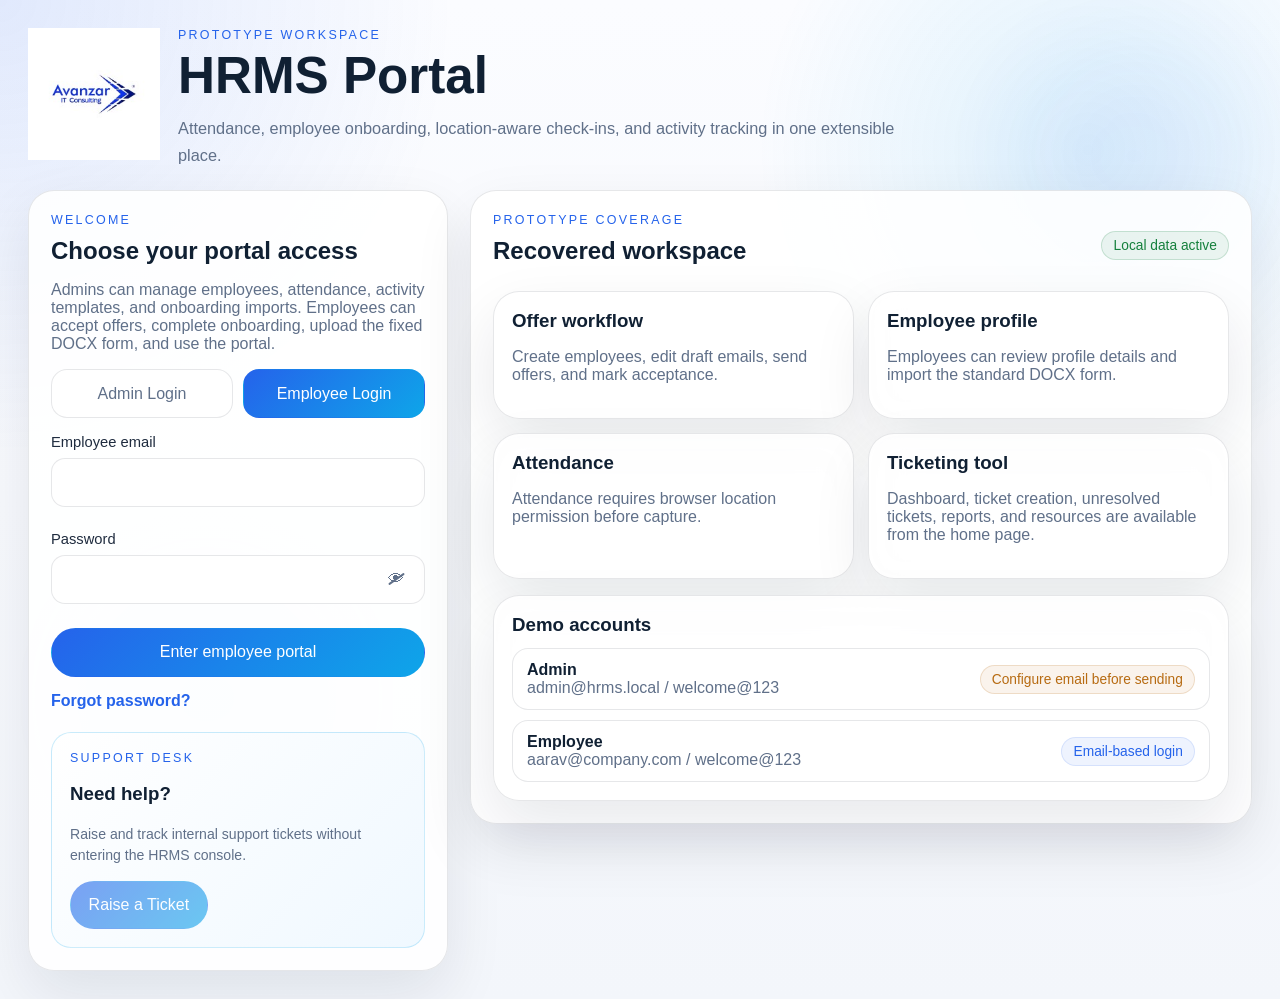
==== commit eac35938: "feat: temporarily disable raise a ticket button on login screen" ====
--- a/index.html
+++ b/index.html
@@ -8,7 +8,7 @@
       name="description"
       content="A working HRMS portal prototype with role-based login, attendance, employee onboarding, and activity tracking."
     />
-    <link rel="stylesheet" href="./styles.css?v=20260813-updates10" />
+    <link rel="stylesheet" href="./styles.css?v=20260813-updates16" />
   </head>
   <body>
     <div class="bg-orb bg-orb-1"></div>
@@ -38,7 +38,7 @@
 
       <main id="app"></main>
     </div>
-    <script type="module" src="./app.js?v=20260813-updates10"></script>
+    <script type="module" src="./app.js?v=20260813-updates16"></script>
   </body>
 </html>
 
